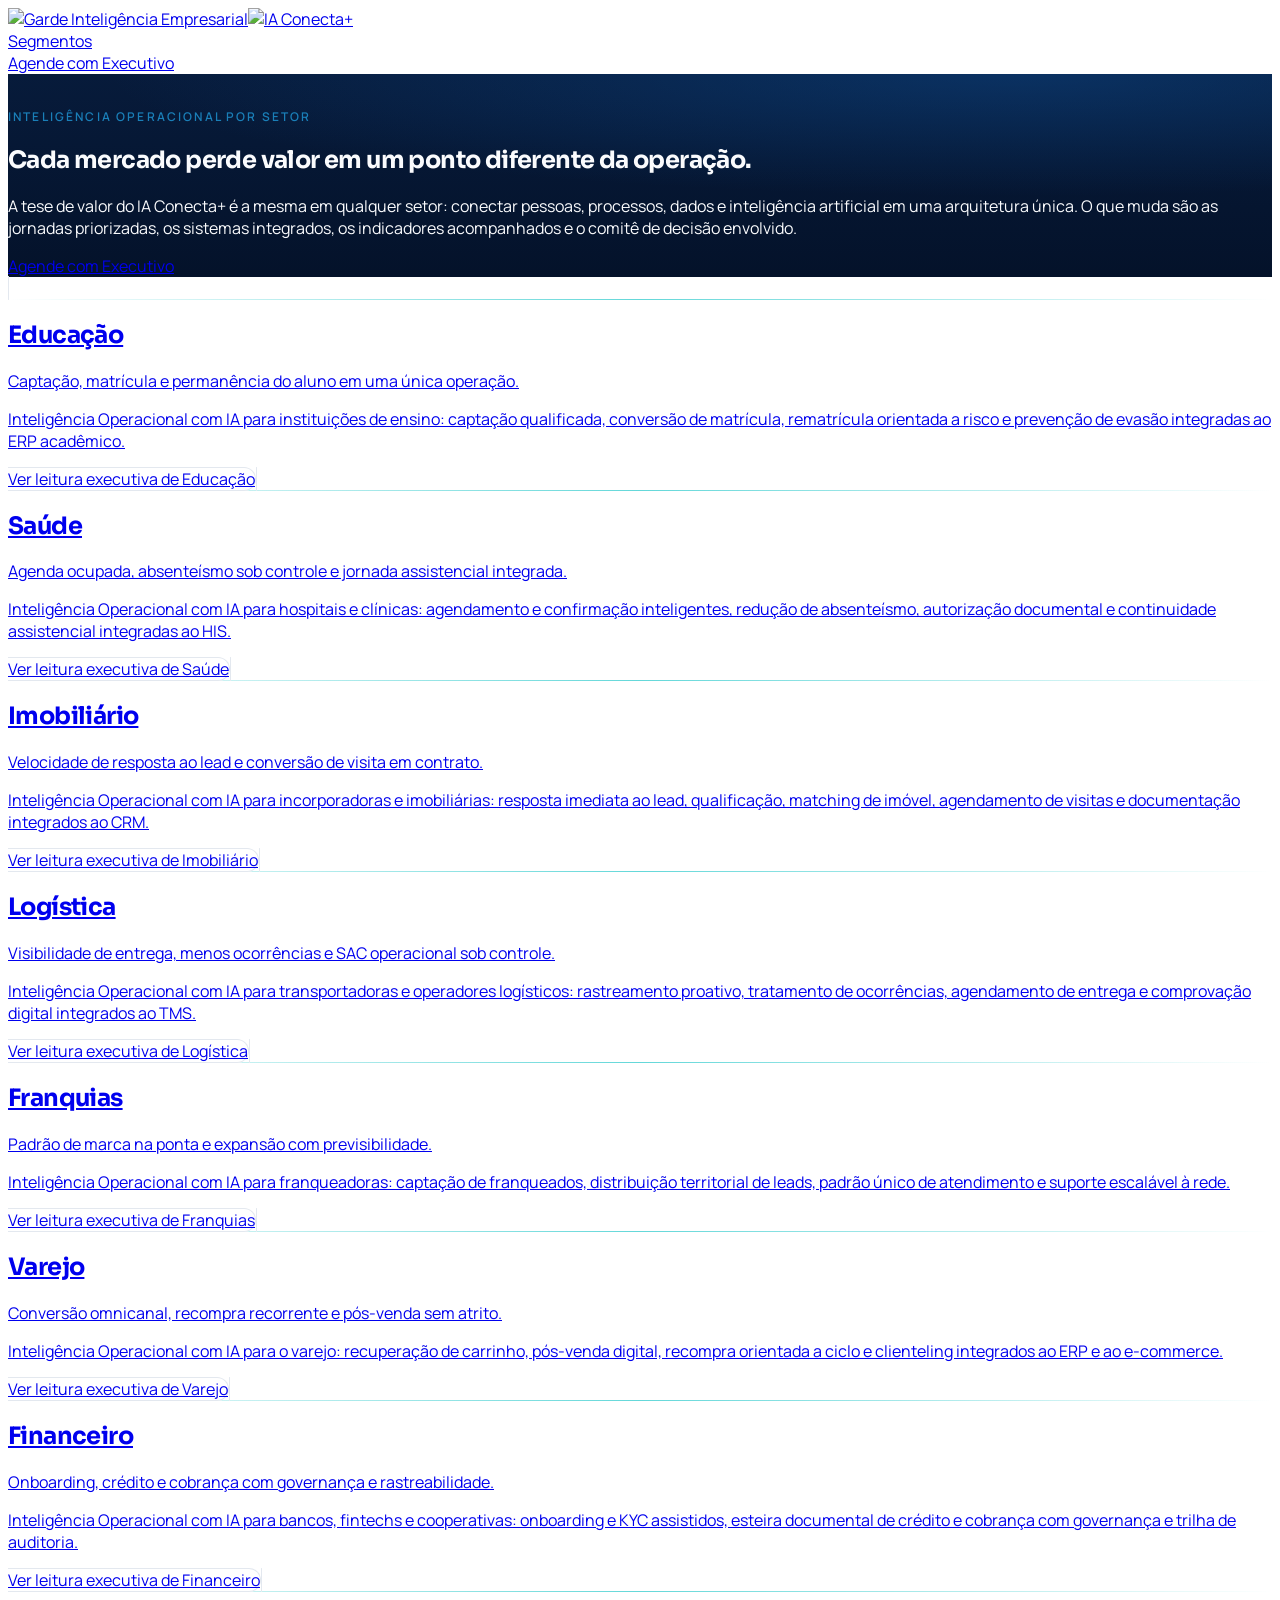
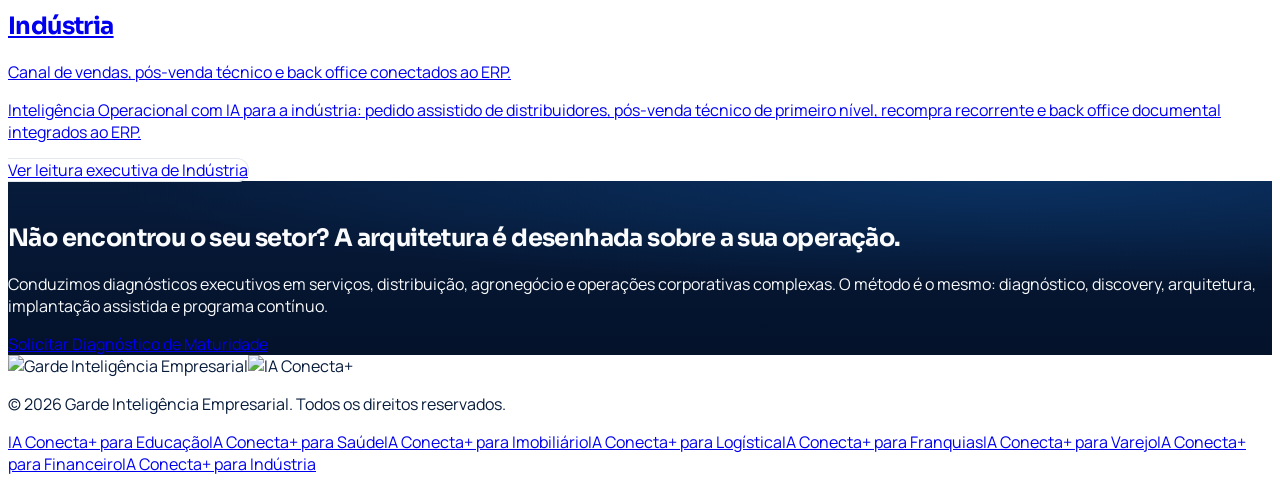
==== segmentos.html @ 8e6a7bd2 "Versão inicial do site IA Conecta+ Co-Authored-By: Claude Opus 5.5 <noreply@anthropic.com> Claude-Se" ====
<!DOCTYPE html>
<html lang="pt-BR">
<head>
<meta charset="utf-8">
<meta name="viewport" content="width=device-width, initial-scale=1">
<title>Segmentos Atendidos | Inteligência Operacional por Setor · Garde</title>
<meta name="description" content="Inteligência Operacional com IA aplicada a Educação, Saúde, Imobiliário, Logística, Franquias, Varejo, Financeiro e Indústria: dores, casos de uso, KPIs e jornada de implantação por setor.">
<meta property="og:title" content="Segmentos Atendidos | Inteligência Operacional por Setor · Garde">
<meta property="og:description" content="Inteligência Operacional com IA aplicada a Educação, Saúde, Imobiliário, Logística, Franquias, Varejo, Financeiro e Indústria: dores, casos de uso, KPIs e jornada de implantação por setor.">
<meta property="og:type" content="website">
<meta name="twitter:card" content="summary_large_image">
<link rel="icon" href="https://iaconecta.lovable.app/favicon.png" type="image/png">
<link rel="preconnect" href="https://fonts.googleapis.com">
<link rel="preconnect" href="https://fonts.gstatic.com" crossorigin>
<link rel="stylesheet" href="https://fonts.googleapis.com/css2?family=Sora:wght@300;400;500;600;700&family=Manrope:wght@300;400;500;600;700&display=swap">
<script src="https://cdn.tailwindcss.com"></script>
<script>
tailwind.config = {
  theme: {
    extend: {
      fontFamily: {
        display: ['Sora','ui-sans-serif','system-ui','sans-serif'],
        sans: ['Manrope','ui-sans-serif','system-ui','sans-serif'],
      },
      colors: {
        navy: '#071B3B',
        'navy-soft': '#0D2A55',
        blue: '#0E4D92',
        cyan: '#1A7FB8',
        turquoise: '#22C7C9',
        greenx: '#32D27C',
        background: '#FFFFFF',
        foreground: '#071B3B',
        card: '#FFFFFF',
        'card-foreground': '#071B3B',
        primary: { DEFAULT: '#0E4D92', foreground: '#FFFFFF' },
        secondary: { DEFAULT: '#F5F7FA', foreground: '#071B3B' },
        muted: { DEFAULT: '#F7F9FB', foreground: '#5B6B85' },
        accent: { DEFAULT: '#22C7C9', foreground: '#071B3B' },
        border: '#E3E8EF',
        input: '#E3E8EF',
        ring: '#1A7FB8',
      },
      borderRadius: { xl: '0.75rem', '2xl': '1rem' },
    }
  }
}
</script>
<style>
  html { scroll-behavior: smooth; }
  section[id] { scroll-margin-top: 5rem; }
  body { font-family: 'Manrope', ui-sans-serif, system-ui, sans-serif; background:#fff; color:#071B3B; -webkit-font-smoothing: antialiased; }
  h1,h2,h3,h4 { font-family: 'Sora', ui-sans-serif, system-ui, sans-serif; letter-spacing:-0.025em; }
  .font-display { font-family: 'Sora', ui-sans-serif, system-ui, sans-serif; }

  .eyebrow { font-size:.75rem; font-weight:600; letter-spacing:.18em; text-transform:uppercase; color:#1A7FB8; }

  .surface-dark {
    background:
      radial-gradient(120% 100% at 80% 0%, rgba(14,77,146,.45) 0%, transparent 60%),
      linear-gradient(180deg, #071B3B 0%, #04122A 100%);
    color:#FAFBFD;
  }

  .card-premium {
    background:#fff; border:1px solid #E3E8EF; border-radius:.75rem;
    transition: transform .35s cubic-bezier(.2,.7,.3,1), box-shadow .35s ease, border-color .35s ease;
  }
  .card-premium:hover { transform: translateY(-4px); border-color: rgba(26,127,184,.45); box-shadow: 0 24px 60px -32px rgba(7,27,59,.55); }

  .card-glass {
    background: rgba(255,255,255,.06); border:1px solid rgba(255,255,255,.12);
    border-radius:.75rem; backdrop-filter: blur(8px);
    transition: transform .35s cubic-bezier(.2,.7,.3,1), border-color .35s ease;
  }
  .card-glass:hover { transform: translateY(-4px); border-color: rgba(34,199,201,.5); }

  .rule-gradient { height:1px; background: linear-gradient(90deg, transparent, rgba(34,199,201,.7), transparent); }

  .reveal { animation: reveal-up .9s cubic-bezier(.2,.7,.3,1) both; }
  @keyframes reveal-up { from { opacity:0; transform: translateY(18px);} to { opacity:1; transform:none; } }
</style>
</head>

<script type="application/ld+json">{"@context":"https://schema.org","@type":"Organization","name":"Garde Inteligência Empresarial","description":"Consultoria e plataforma de Inteligência Operacional com IA. Conectamos pessoas, processos, dados e Inteligência Artificial.","url":"/"}</script>
</head>
<body>
<main><header class="fixed inset-x-0 top-0 z-50 border-b border-white/10 bg-navy/80 backdrop-blur-md"><div class="mx-auto flex max-w-6xl items-center justify-between px-6 py-4 lg:px-10"><a aria-label="Garde Inteligência Empresarial" href="/" class="flex items-center gap-3"><img src="https://iaconecta.lovable.app/__l5e/assets-v1/eff635c1-06f0-43ac-86b1-7fb84174352a/logo-garde-white.png" alt="Garde Inteligência Empresarial" class="h-9 w-auto" width="1000" height="400"><span class="hidden h-7 w-px bg-white/20 sm:block" aria-hidden="true"></span><img src="https://iaconecta.lovable.app/__l5e/assets-v1/88321641-d261-43c5-bc6b-3ba504f4e401/logo-ia-conecta.png" alt="IA Conecta+" class="hidden h-7 w-auto sm:block" width="300" height="120"></a><nav class="hidden items-center gap-8 text-sm text-white/70 lg:flex"><a class="transition-colors hover:text-white active" href="/segmentos" data-status="active" aria-current="page">Segmentos</a></nav><a href="#contato" class="inline-flex items-center justify-center rounded-md px-7 py-3.5 text-sm font-semibold tracking-wide transition-all duration-300 bg-primary text-primary-foreground hover:bg-cyan hover:shadow-[0_18px_40px_-18px_var(--color-cyan)]">Agende com Executivo</a></div></header><section class="relative overflow-hidden surface-dark px-6 pt-36 pb-24 md:pt-44 md:pb-28 lg:px-10"><div aria-hidden="true" class="pointer-events-none absolute inset-0"><img src="https://iaconecta.lovable.app/__l5e/assets-v1/8a620330-5a7d-40b4-acaa-4fa85fd42065/fundo_3.webp" alt="" class="h-full w-full object-cover" style="object-position:center;opacity:0.3" loading="lazy"><div class="absolute inset-0 bg-gradient-to-b from-navy via-navy/70 to-navy"></div></div><div class="relative mx-auto max-w-6xl"><div class="max-w-3xl"><p class="eyebrow mb-5">Inteligência Operacional por setor</p><h1 class="text-4xl leading-[1.08] font-semibold text-white md:text-5xl">Cada mercado perde valor em um ponto diferente da operação.</h1><p class="mt-8 text-lg leading-relaxed text-white/70">A tese de valor do IA Conecta+ é a mesma em qualquer setor: conectar pessoas, processos, dados e inteligência artificial em uma arquitetura única. O que muda são as jornadas priorizadas, os sistemas integrados, os indicadores acompanhados e o comitê de decisão envolvido.</p><div class="mt-10"><a href="#contato" class="inline-flex items-center justify-center rounded-md px-7 py-3.5 text-sm font-semibold tracking-wide transition-all duration-300 bg-primary text-primary-foreground hover:bg-cyan hover:shadow-[0_18px_40px_-18px_var(--color-cyan)]">Agende com Executivo</a></div></div></div></section><section class="px-6 py-24 md:py-32 lg:px-10 "><div class="mx-auto max-w-6xl"><div class="grid gap-6 md:grid-cols-2"><a href="/segmentos/educacao" class="card-premium flex flex-col p-8 transition-colors hover:border-cyan"><div class="rule-gradient mb-6 w-12"></div><h2 class="text-xl font-semibold">Educação</h2><p class="mt-3 text-sm leading-relaxed text-muted-foreground">Captação, matrícula e permanência do aluno em uma única operação.</p><p class="mt-6 flex-1 text-sm leading-relaxed text-muted-foreground">Inteligência Operacional com IA para instituições de ensino: captação qualificada, conversão de matrícula, rematrícula orientada a risco e prevenção de evasão integradas ao ERP acadêmico.</p><span class="mt-6 border-t border-border pt-5 text-xs tracking-wide text-cyan">Ver leitura executiva de <!-- -->Educação</span></a><a href="/segmentos/saude" class="card-premium flex flex-col p-8 transition-colors hover:border-cyan"><div class="rule-gradient mb-6 w-12"></div><h2 class="text-xl font-semibold">Saúde</h2><p class="mt-3 text-sm leading-relaxed text-muted-foreground">Agenda ocupada, absenteísmo sob controle e jornada assistencial integrada.</p><p class="mt-6 flex-1 text-sm leading-relaxed text-muted-foreground">Inteligência Operacional com IA para hospitais e clínicas: agendamento e confirmação inteligentes, redução de absenteísmo, autorização documental e continuidade assistencial integradas ao HIS.</p><span class="mt-6 border-t border-border pt-5 text-xs tracking-wide text-cyan">Ver leitura executiva de <!-- -->Saúde</span></a><a href="/segmentos/imobiliario" class="card-premium flex flex-col p-8 transition-colors hover:border-cyan"><div class="rule-gradient mb-6 w-12"></div><h2 class="text-xl font-semibold">Imobiliário</h2><p class="mt-3 text-sm leading-relaxed text-muted-foreground">Velocidade de resposta ao lead e conversão de visita em contrato.</p><p class="mt-6 flex-1 text-sm leading-relaxed text-muted-foreground">Inteligência Operacional com IA para incorporadoras e imobiliárias: resposta imediata ao lead, qualificação, matching de imóvel, agendamento de visitas e documentação integrados ao CRM.</p><span class="mt-6 border-t border-border pt-5 text-xs tracking-wide text-cyan">Ver leitura executiva de <!-- -->Imobiliário</span></a><a href="/segmentos/logistica" class="card-premium flex flex-col p-8 transition-colors hover:border-cyan"><div class="rule-gradient mb-6 w-12"></div><h2 class="text-xl font-semibold">Logística</h2><p class="mt-3 text-sm leading-relaxed text-muted-foreground">Visibilidade de entrega, menos ocorrências e SAC operacional sob controle.</p><p class="mt-6 flex-1 text-sm leading-relaxed text-muted-foreground">Inteligência Operacional com IA para transportadoras e operadores logísticos: rastreamento proativo, tratamento de ocorrências, agendamento de entrega e comprovação digital integrados ao TMS.</p><span class="mt-6 border-t border-border pt-5 text-xs tracking-wide text-cyan">Ver leitura executiva de <!-- -->Logística</span></a><a href="/segmentos/franquias" class="card-premium flex flex-col p-8 transition-colors hover:border-cyan"><div class="rule-gradient mb-6 w-12"></div><h2 class="text-xl font-semibold">Franquias</h2><p class="mt-3 text-sm leading-relaxed text-muted-foreground">Padrão de marca na ponta e expansão com previsibilidade.</p><p class="mt-6 flex-1 text-sm leading-relaxed text-muted-foreground">Inteligência Operacional com IA para franqueadoras: captação de franqueados, distribuição territorial de leads, padrão único de atendimento e suporte escalável à rede.</p><span class="mt-6 border-t border-border pt-5 text-xs tracking-wide text-cyan">Ver leitura executiva de <!-- -->Franquias</span></a><a href="/segmentos/varejo" class="card-premium flex flex-col p-8 transition-colors hover:border-cyan"><div class="rule-gradient mb-6 w-12"></div><h2 class="text-xl font-semibold">Varejo</h2><p class="mt-3 text-sm leading-relaxed text-muted-foreground">Conversão omnicanal, recompra recorrente e pós-venda sem atrito.</p><p class="mt-6 flex-1 text-sm leading-relaxed text-muted-foreground">Inteligência Operacional com IA para o varejo: recuperação de carrinho, pós-venda digital, recompra orientada a ciclo e clienteling integrados ao ERP e ao e-commerce.</p><span class="mt-6 border-t border-border pt-5 text-xs tracking-wide text-cyan">Ver leitura executiva de <!-- -->Varejo</span></a><a href="/segmentos/financeiro" class="card-premium flex flex-col p-8 transition-colors hover:border-cyan"><div class="rule-gradient mb-6 w-12"></div><h2 class="text-xl font-semibold">Financeiro</h2><p class="mt-3 text-sm leading-relaxed text-muted-foreground">Onboarding, crédito e cobrança com governança e rastreabilidade.</p><p class="mt-6 flex-1 text-sm leading-relaxed text-muted-foreground">Inteligência Operacional com IA para bancos, fintechs e cooperativas: onboarding e KYC assistidos, esteira documental de crédito e cobrança com governança e trilha de auditoria.</p><span class="mt-6 border-t border-border pt-5 text-xs tracking-wide text-cyan">Ver leitura executiva de <!-- -->Financeiro</span></a><a href="/segmentos/industria" class="card-premium flex flex-col p-8 transition-colors hover:border-cyan"><div class="rule-gradient mb-6 w-12"></div><h2 class="text-xl font-semibold">Indústria</h2><p class="mt-3 text-sm leading-relaxed text-muted-foreground">Canal de vendas, pós-venda técnico e back office conectados ao ERP.</p><p class="mt-6 flex-1 text-sm leading-relaxed text-muted-foreground">Inteligência Operacional com IA para a indústria: pedido assistido de distribuidores, pós-venda técnico de primeiro nível, recompra recorrente e back office documental integrados ao ERP.</p><span class="mt-6 border-t border-border pt-5 text-xs tracking-wide text-cyan">Ver leitura executiva de <!-- -->Indústria</span></a></div></div></section><section id="contato" class="relative overflow-hidden surface-dark px-6 py-24 md:py-28 lg:px-10"><div aria-hidden="true" class="pointer-events-none absolute inset-0"><img src="https://iaconecta.lovable.app/__l5e/assets-v1/53ea7a35-4e22-422f-a680-052a3551919a/fundo_4.webp" alt="" class="h-full w-full object-cover" style="object-position:right center;opacity:0.3" loading="lazy"><div class="absolute inset-0 bg-gradient-to-b from-navy via-navy/70 to-navy"></div></div><div class="relative mx-auto max-w-6xl"><h2 class="max-w-2xl text-3xl leading-tight font-semibold text-white md:text-4xl">Não encontrou o seu setor? A arquitetura é desenhada sobre a sua operação.</h2><p class="mt-6 max-w-2xl text-lg leading-relaxed text-white/70">Conduzimos diagnósticos executivos em serviços, distribuição, agronegócio e operações corporativas complexas. O método é o mesmo: diagnóstico, discovery, arquitetura, implantação assistida e programa contínuo.</p><div class="mt-10"><a href="/#contato" class="inline-flex items-center justify-center rounded-md px-7 py-3.5 text-sm font-semibold tracking-wide transition-all duration-300 bg-primary text-primary-foreground hover:bg-cyan hover:shadow-[0_18px_40px_-18px_var(--color-cyan)]">Solicitar Diagnóstico de Maturidade</a></div></div></section><footer class="border-t border-border px-6 py-12 lg:px-10"><div class="mx-auto max-w-6xl"><div class="flex flex-wrap items-center justify-between gap-6"><div><img src="https://iaconecta.lovable.app/__l5e/assets-v1/c00a3854-151b-4487-b468-6feb46c821d9/logo-garde.png" alt="Garde Inteligência Empresarial" class="h-10 w-auto" width="1000" height="400"><img src="https://iaconecta.lovable.app/__l5e/assets-v1/88321641-d261-43c5-bc6b-3ba504f4e401/logo-ia-conecta.png" alt="IA Conecta+" class="mt-4 h-8 w-auto" width="300" height="120"></div><p class="text-xs text-muted-foreground">© <!-- -->2026<!-- --> Garde Inteligência Empresarial. Todos os direitos reservados.</p></div><nav class="mt-8 flex flex-wrap gap-x-6 gap-y-2 border-t border-border pt-8 text-xs text-muted-foreground"><a href="/segmentos/educacao" class="transition-colors hover:text-cyan">IA Conecta+ para <!-- -->Educação</a><a href="/segmentos/saude" class="transition-colors hover:text-cyan">IA Conecta+ para <!-- -->Saúde</a><a href="/segmentos/imobiliario" class="transition-colors hover:text-cyan">IA Conecta+ para <!-- -->Imobiliário</a><a href="/segmentos/logistica" class="transition-colors hover:text-cyan">IA Conecta+ para <!-- -->Logística</a><a href="/segmentos/franquias" class="transition-colors hover:text-cyan">IA Conecta+ para <!-- -->Franquias</a><a href="/segmentos/varejo" class="transition-colors hover:text-cyan">IA Conecta+ para <!-- -->Varejo</a><a href="/segmentos/financeiro" class="transition-colors hover:text-cyan">IA Conecta+ para <!-- -->Financeiro</a><a href="/segmentos/industria" class="transition-colors hover:text-cyan">IA Conecta+ para <!-- -->Indústria</a></nav></div></footer></main>
</body>
</html>
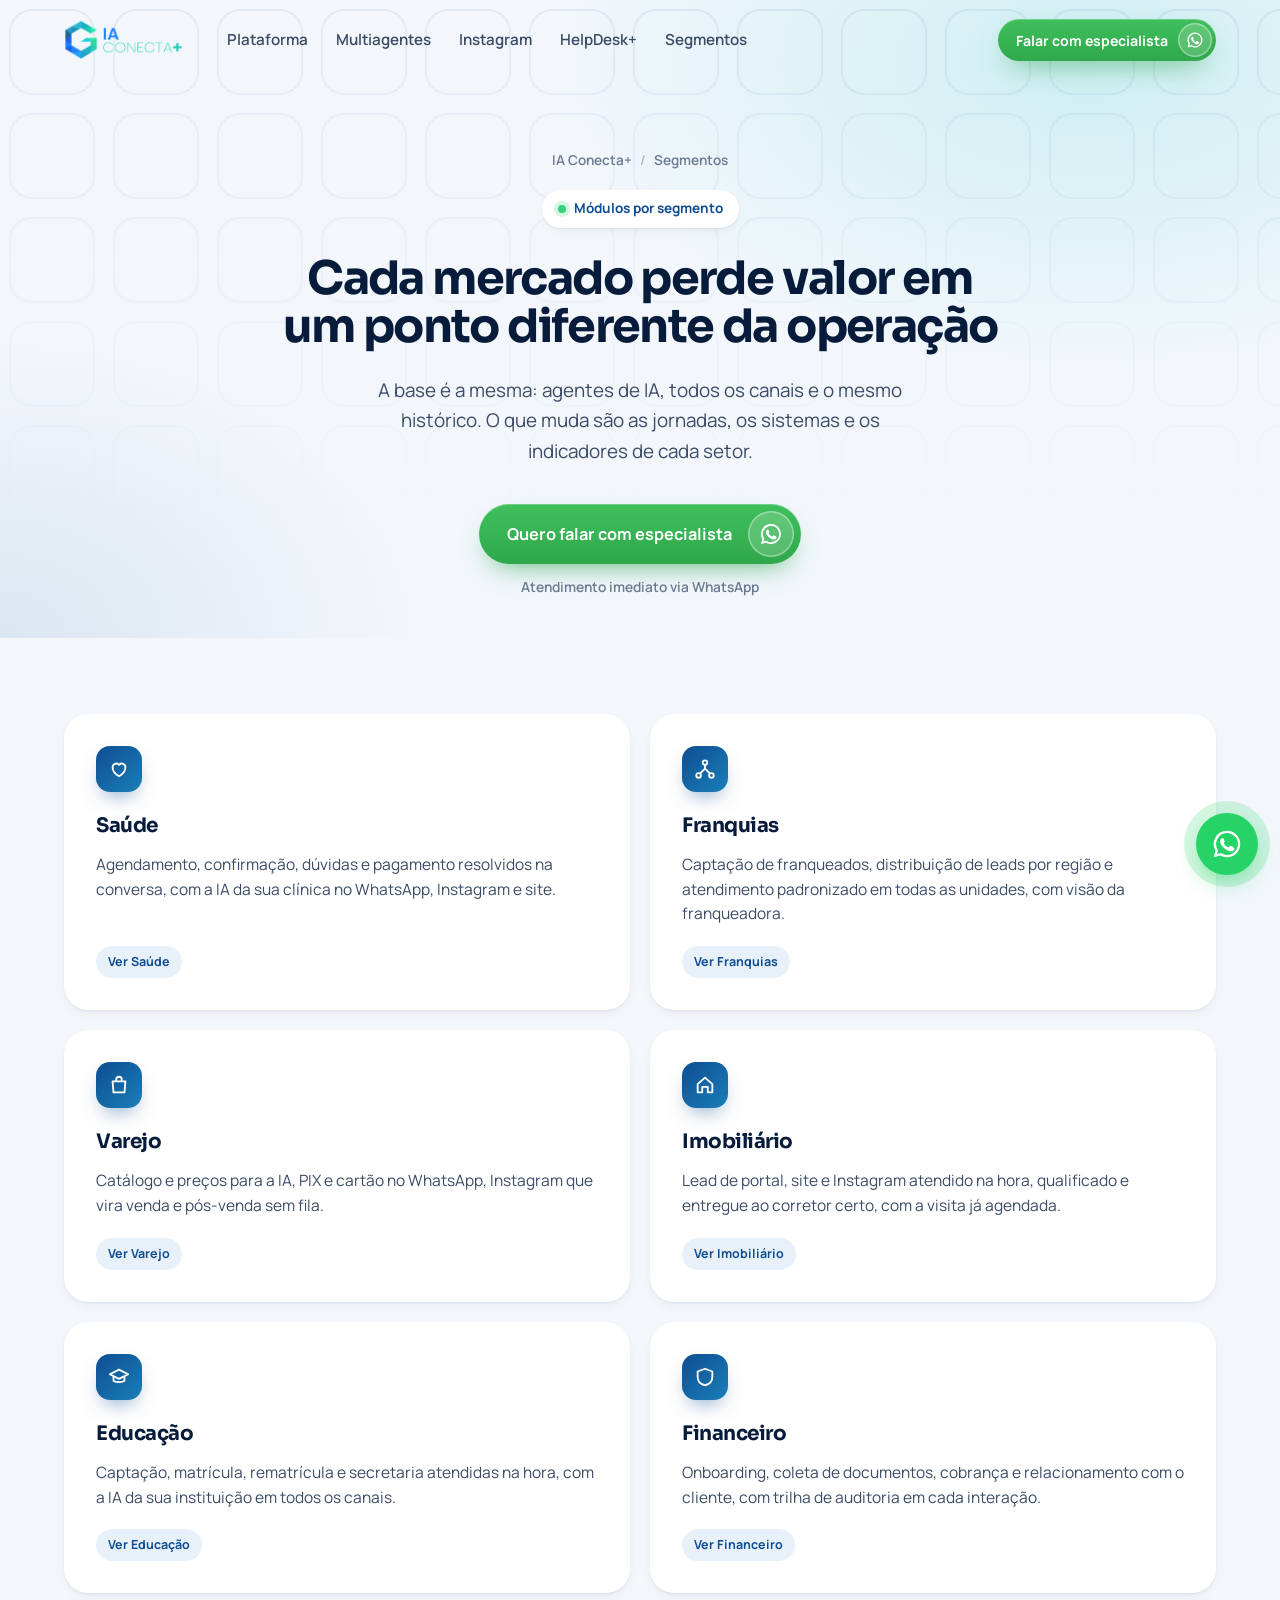
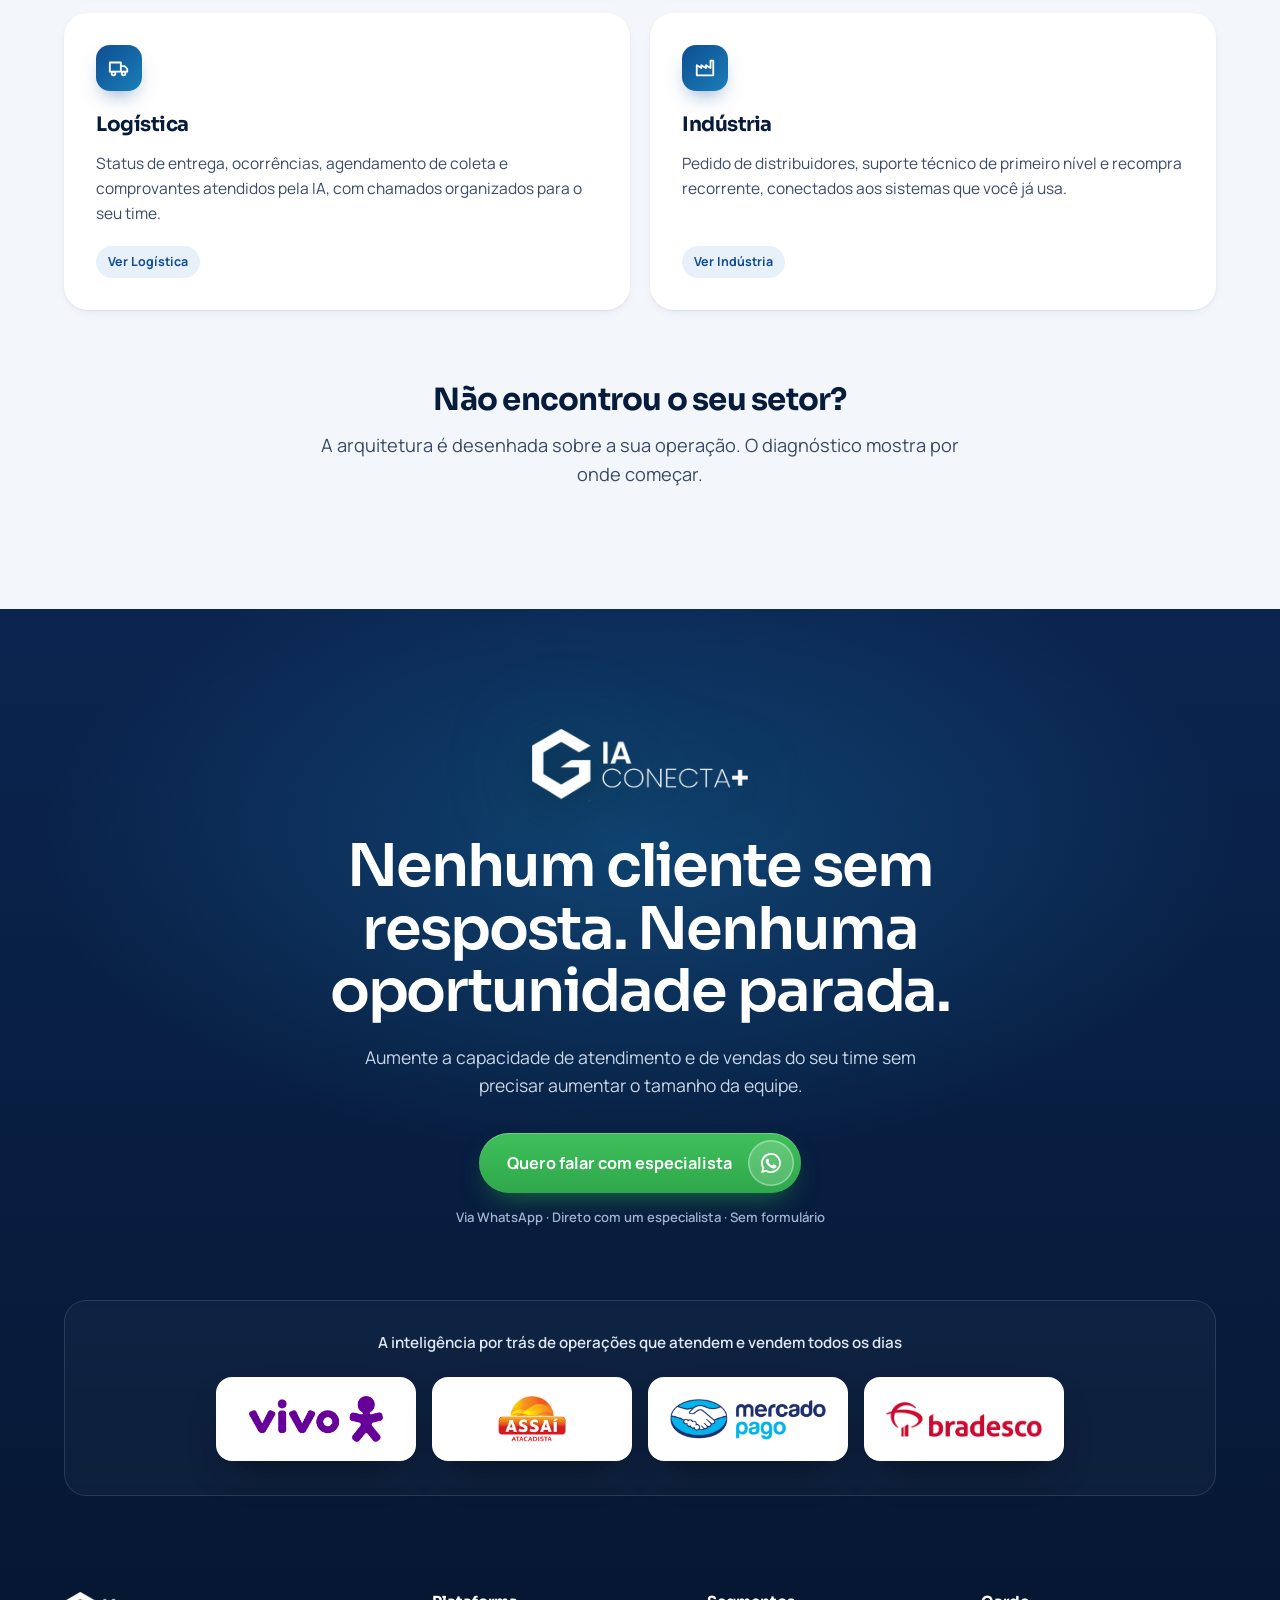
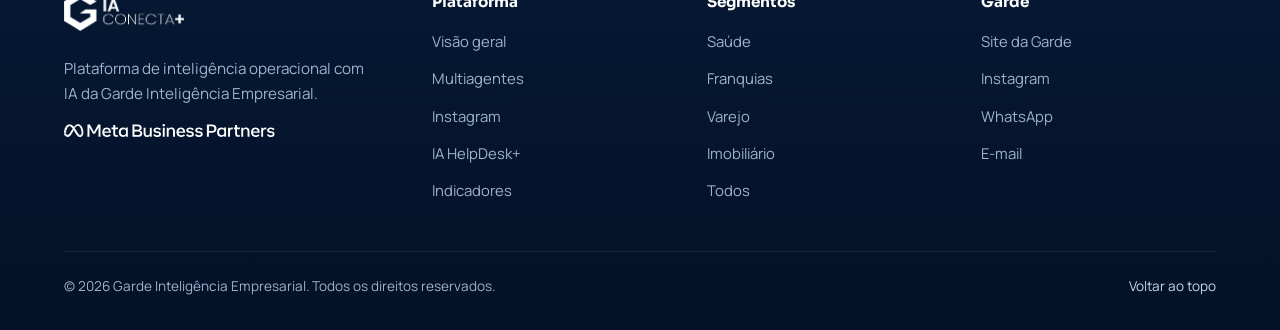
==== commit 28fb3acc: "Páginas de segmentos no novo visual e foto no hero 8 páginas de setor e a página de segmentos refeit" ====
--- a/segmentos.html
+++ b/segmentos.html
@@ -3,88 +3,137 @@
 <head>
 <meta charset="utf-8">
 <meta name="viewport" content="width=device-width, initial-scale=1">
-<title>Segmentos Atendidos | Inteligência Operacional por Setor · Garde</title>
-<meta name="description" content="Inteligência Operacional com IA aplicada a Educação, Saúde, Imobiliário, Logística, Franquias, Varejo, Financeiro e Indústria: dores, casos de uso, KPIs e jornada de implantação por setor.">
-<meta property="og:title" content="Segmentos Atendidos | Inteligência Operacional por Setor · Garde">
-<meta property="og:description" content="Inteligência Operacional com IA aplicada a Educação, Saúde, Imobiliário, Logística, Franquias, Varejo, Financeiro e Indústria: dores, casos de uso, KPIs e jornada de implantação por setor.">
+<title>Segmentos atendidos · IA Conecta+</title>
+<meta name="description" content="A IA Conecta+ aplicada a saúde, franquias, varejo, imobiliário, educação, financeiro, logística e indústria.">
+<meta property="og:title" content="Segmentos atendidos · IA Conecta+">
+<meta property="og:description" content="A IA Conecta+ aplicada a saúde, franquias, varejo, imobiliário, educação, financeiro, logística e indústria.">
 <meta property="og:type" content="website">
-<meta name="twitter:card" content="summary_large_image">
-<link rel="icon" href="https://iaconecta.lovable.app/favicon.png" type="image/png">
+<meta name="theme-color" content="#F3F7FC">
+<link rel="icon" href="/assets/marca/favicon.png" type="image/png">
 <link rel="preconnect" href="https://fonts.googleapis.com">
 <link rel="preconnect" href="https://fonts.gstatic.com" crossorigin>
-<link rel="stylesheet" href="https://fonts.googleapis.com/css2?family=Sora:wght@300;400;500;600;700&family=Manrope:wght@300;400;500;600;700&display=swap">
-<script src="https://cdn.tailwindcss.com"></script>
-<script>
-tailwind.config = {
-  theme: {
-    extend: {
-      fontFamily: {
-        display: ['Sora','ui-sans-serif','system-ui','sans-serif'],
-        sans: ['Manrope','ui-sans-serif','system-ui','sans-serif'],
-      },
-      colors: {
-        navy: '#071B3B',
-        'navy-soft': '#0D2A55',
-        blue: '#0E4D92',
-        cyan: '#1A7FB8',
-        turquoise: '#22C7C9',
-        greenx: '#32D27C',
-        background: '#FFFFFF',
-        foreground: '#071B3B',
-        card: '#FFFFFF',
-        'card-foreground': '#071B3B',
-        primary: { DEFAULT: '#0E4D92', foreground: '#FFFFFF' },
-        secondary: { DEFAULT: '#F5F7FA', foreground: '#071B3B' },
-        muted: { DEFAULT: '#F7F9FB', foreground: '#5B6B85' },
-        accent: { DEFAULT: '#22C7C9', foreground: '#071B3B' },
-        border: '#E3E8EF',
-        input: '#E3E8EF',
-        ring: '#1A7FB8',
-      },
-      borderRadius: { xl: '0.75rem', '2xl': '1rem' },
-    }
-  }
-}
-</script>
-<style>
-  html { scroll-behavior: smooth; }
-  section[id] { scroll-margin-top: 5rem; }
-  body { font-family: 'Manrope', ui-sans-serif, system-ui, sans-serif; background:#fff; color:#071B3B; -webkit-font-smoothing: antialiased; }
-  h1,h2,h3,h4 { font-family: 'Sora', ui-sans-serif, system-ui, sans-serif; letter-spacing:-0.025em; }
-  .font-display { font-family: 'Sora', ui-sans-serif, system-ui, sans-serif; }
+<link rel="stylesheet" href="https://fonts.googleapis.com/css2?family=Sora:wght@400;500;600;700&family=Manrope:wght@400;500;600;700;800&display=swap">
+<link rel="stylesheet" href="/assets/css/site.css">
+</head>
+<body class="no-js" id="topo">
+<div class="progress" aria-hidden="true"></div>
+<svg width="0" height="0" style="position:absolute" aria-hidden="true">
+  <symbol id="i-wa" viewBox="0 0 24 24"><path fill="currentColor" d="M12 2a10 10 0 0 0-8.6 15.1L2 22l5-1.3A10 10 0 1 0 12 2Zm0 18.2a8.2 8.2 0 0 1-4.2-1.2l-.3-.2-3 .8.8-2.9-.2-.3A8.2 8.2 0 1 1 12 20.2Zm4.5-6.1c-.2-.1-1.5-.7-1.7-.8-.2-.1-.4-.1-.6.1l-.8 1c-.1.2-.3.2-.5.1a6.7 6.7 0 0 1-3.3-2.9c-.2-.4.2-.4.7-1.3.1-.2 0-.3 0-.4l-.8-1.8c-.2-.5-.4-.4-.6-.4h-.5a1 1 0 0 0-.7.3 3 3 0 0 0-.9 2.2 5.2 5.2 0 0 0 1.1 2.7 11.8 11.8 0 0 0 4.5 4c1.7.7 2.3.8 3.2.6.5-.1 1.5-.6 1.7-1.2.2-.6.2-1.1.2-1.2-.1-.1-.2-.2-.5-.3Z"/></symbol>
+  <symbol id="i-ig" viewBox="0 0 24 24"><g fill="none" stroke="currentColor" stroke-width="2"><rect x="3" y="3" width="18" height="18" rx="5"/><circle cx="12" cy="12" r="4"/><circle cx="17.5" cy="6.5" r="1" fill="currentColor"/></g></symbol>
+  <symbol id="i-web" viewBox="0 0 24 24"><g fill="none" stroke="currentColor" stroke-width="2"><rect x="3" y="4" width="18" height="16" rx="3"/><path d="M3 9h18"/></g></symbol>
+  <symbol id="i-mail" viewBox="0 0 24 24"><g fill="none" stroke="currentColor" stroke-width="2"><rect x="3" y="5" width="18" height="14" rx="3"/><path d="m4 7 8 6 8-6"/></g></symbol>
+  <symbol id="i-check" viewBox="0 0 24 24"><path fill="none" stroke="currentColor" stroke-width="3" stroke-linecap="round" stroke-linejoin="round" d="M5 12.5l4.5 4.5L19 7.5"/></symbol>
+  <symbol id="i-arrow" viewBox="0 0 24 24"><path fill="none" stroke="currentColor" stroke-width="2.2" stroke-linecap="round" stroke-linejoin="round" d="M5 12h14m-5-5 5 5-5 5"/></symbol>
+  <symbol id="i-spark" viewBox="0 0 24 24"><path fill="currentColor" d="M12 2l1.8 5.4L19 9l-5.2 1.6L12 16l-1.8-5.4L5 9l5.2-1.6zM19 15l.9 2.6L22 18.5l-2.1.9L19 22l-.9-2.6L16 18.5l2.1-.9z"/></symbol>
+  <symbol id="i-route" viewBox="0 0 24 24"><g fill="none" stroke="currentColor" stroke-width="2" stroke-linecap="round"><circle cx="6" cy="6" r="2.5"/><circle cx="18" cy="6" r="2.5"/><circle cx="12" cy="18" r="2.5"/><path d="M8 7.5 11 16M16 7.5 13 16M8.5 6h7"/></g></symbol>
+  <symbol id="i-sell" viewBox="0 0 24 24"><g fill="none" stroke="currentColor" stroke-width="2" stroke-linecap="round" stroke-linejoin="round"><path d="M3 17l6-6 4 4 8-8"/><path d="M15 7h6v6"/></g></symbol>
+  <symbol id="i-coin" viewBox="0 0 24 24"><g fill="none" stroke="currentColor" stroke-width="2"><rect x="3" y="6" width="18" height="12" rx="3"/><circle cx="12" cy="12" r="2.5"/></g></symbol>
+  <symbol id="i-tool" viewBox="0 0 24 24"><path fill="none" stroke="currentColor" stroke-width="2" stroke-linecap="round" stroke-linejoin="round" d="M14.7 6.3a4 4 0 0 0 5 5L21 13l-8 8-5-5 8-8zM3 21l5-5"/></symbol>
+  <symbol id="i-user" viewBox="0 0 24 24"><g fill="none" stroke="currentColor" stroke-width="2"><circle cx="12" cy="8" r="4"/><path d="M4 21a8 8 0 0 1 16 0"/></g></symbol>
+  <symbol id="i-phone" viewBox="0 0 24 24"><path fill="none" stroke="currentColor" stroke-width="2" stroke-linejoin="round" d="M5 3h4l2 5-2.5 1.5a11 11 0 0 0 6 6L16 13l5 2v4a2 2 0 0 1-2 2A17 17 0 0 1 3 5a2 2 0 0 1 2-2z"/></symbol>
+  <symbol id="i-heart" viewBox="0 0 24 24"><path fill="none" stroke="currentColor" stroke-width="2" stroke-linejoin="round" d="M12 20s-7-4.4-7-10a4 4 0 0 1 7-2.6A4 4 0 0 1 19 10c0 5.6-7 10-7 10z"/></symbol>
+  <symbol id="i-net" viewBox="0 0 24 24"><g fill="none" stroke="currentColor" stroke-width="2"><circle cx="12" cy="5" r="2.5"/><circle cx="5" cy="19" r="2.5"/><circle cx="19" cy="19" r="2.5"/><path d="M12 7.5v4M12 11.5l-5.5 5.5M12 11.5l5.5 5.5"/></g></symbol>
+  <symbol id="i-bag" viewBox="0 0 24 24"><g fill="none" stroke="currentColor" stroke-width="2" stroke-linejoin="round"><path d="M5 8h14l-1 12H6z"/><path d="M9 8V6a3 3 0 0 1 6 0v2"/></g></symbol>
+  <symbol id="i-home" viewBox="0 0 24 24"><path fill="none" stroke="currentColor" stroke-width="2" stroke-linejoin="round" d="M4 11l8-7 8 7v9h-5v-6H9v6H4z"/></symbol>
+  <symbol id="i-cap" viewBox="0 0 24 24"><g fill="none" stroke="currentColor" stroke-width="2" stroke-linejoin="round"><path d="M2 9l10-5 10 5-10 5z"/><path d="M6 11v5c3 2 9 2 12 0v-5"/></g></symbol>
+  <symbol id="i-shield" viewBox="0 0 24 24"><path fill="none" stroke="currentColor" stroke-width="2" stroke-linejoin="round" d="M12 3l8 3v6c0 5-3.5 8-8 9-4.5-1-8-4-8-9V6z"/></symbol>
+  <symbol id="i-truck" viewBox="0 0 24 24"><g fill="none" stroke="currentColor" stroke-width="2" stroke-linejoin="round"><path d="M2 6h12v10H2zM14 10h4l3 3v3h-7z"/><circle cx="6" cy="18" r="2"/><circle cx="17" cy="18" r="2"/></g></symbol>
+  <symbol id="i-factory" viewBox="0 0 24 24"><path fill="none" stroke="currentColor" stroke-width="2" stroke-linejoin="round" d="M3 20V9l5 3V9l5 3V9l5 3V4h3v16z"/></symbol>
+  <symbol id="i-cal" viewBox="0 0 24 24"><g fill="none" stroke="currentColor" stroke-width="2"><rect x="3" y="5" width="18" height="16" rx="3"/><path d="M3 10h18M8 3v4M16 3v4"/></g></symbol>
+  <symbol id="i-doc" viewBox="0 0 24 24"><g fill="none" stroke="currentColor" stroke-width="2" stroke-linejoin="round"><path d="M6 3h8l4 4v14H6z"/><path d="M14 3v4h4M9 12h6M9 16h6"/></g></symbol>
+  <symbol id="i-loop" viewBox="0 0 24 24"><g fill="none" stroke="currentColor" stroke-width="2" stroke-linecap="round" stroke-linejoin="round"><path d="M4 12a8 8 0 0 1 14-5.3L20 9"/><path d="M20 4v5h-5"/><path d="M20 12a8 8 0 0 1-14 5.3L4 15"/><path d="M4 20v-5h5"/></g></symbol>
+  <symbol id="i-star" viewBox="0 0 24 24"><path fill="none" stroke="currentColor" stroke-width="2" stroke-linejoin="round" d="M12 3l2.7 5.6 6.1.9-4.4 4.3 1 6.1L12 17l-5.4 2.9 1-6.1-4.4-4.3 6.1-.9z"/></symbol>
+  <symbol id="i-chart" viewBox="0 0 24 24"><path fill="none" stroke="currentColor" stroke-width="2" stroke-linecap="round" d="M4 20V10M10 20V4M16 20v-7M22 20H2"/></symbol>
+  <symbol id="i-bolt" viewBox="0 0 24 24"><path fill="none" stroke="currentColor" stroke-width="2" stroke-linejoin="round" d="M13 2L4 14h7l-1 8 9-12h-7z"/></symbol>
+</svg>
+<header>
+  <div class="wrap nav">
+    <a class="logo" href="/" aria-label="IA Conecta+, página inicial"><img src="/assets/marca/logo-ia-conecta.png" alt="IA Conecta+" width="249" height="84"></a>
+    <nav id="menu" aria-label="Principal">
+      <a href="/#plataforma">Plataforma</a>
+      <a href="/#multiagentes">Multiagentes</a>
+      <a href="/#instagram">Instagram</a>
+      <a href="/#helpdesk">HelpDesk+</a>
+      <a href="/segmentos">Segmentos</a>
+    </nav>
+    <div class="right">
+      <a class="btn-wa sm" href="https://wa.me/5511915192560?text=Ol%C3%A1!%20Quero%20falar%20com%20um%20especialista%20sobre%20a%20IA%20Conecta%2B." target="_blank" rel="noopener">Falar com especialista<span class="ic"><svg><use href="#i-wa"/></svg></span></a>
+      <button class="menu-btn" aria-label="Abrir menu" aria-controls="menu" aria-expanded="false"><svg width="24" height="24" viewBox="0 0 24 24" fill="none" stroke="currentColor" stroke-width="2"><path d="M4 7h16M4 12h16M4 17h16"/></svg></button>
+    </div>
+  </div>
+</header>
+<main>
+<section class="hero seg-hero" style="padding-bottom:40px">
+  <div class="wrap" style="max-width:860px;text-align:center">
+    <nav class="crumb seq" style="--t:.02s;justify-content:center" aria-label="Você está em"><a href="/">IA Conecta+</a><span>/</span>Segmentos</nav>
+    <span class="pill seq" style="--t:.05s">Módulos por segmento</span>
+    <h1 class="seq" style="--t:.15s">Cada mercado perde valor em um ponto diferente da operação</h1>
+    <p class="lead seq" style="--t:.3s;margin:0 auto">A base é a mesma: agentes de IA, todos os canais e o mesmo histórico. O que muda são as jornadas, os sistemas e os indicadores de cada setor.</p>
+    <div class="hero-cta seq" style="--t:.45s;align-items:center">
+      <a class="btn-wa" href="https://wa.me/5511915192560?text=Ol%C3%A1!%20Quero%20falar%20com%20um%20especialista%20sobre%20a%20IA%20Conecta%2B." target="_blank" rel="noopener">Quero falar com especialista<span class="ic"><svg><use href="#i-wa"/></svg></span></a>
+      <small>Atendimento imediato via WhatsApp</small>
+    </div>
+  </div>
+</section>
+<section class="sec" style="padding-top:20px">
+  <div class="wrap">
+    <div class="uses">
+      <a class="use" href="/segmentos/saude" data-r style="--d:0.0s;text-decoration:none"><span class="ico"><svg><use href="#i-heart"/></svg></span><h3>Saúde</h3><p>Agendamento, confirmação, dúvidas e pagamento resolvidos na conversa, com a IA da sua clínica no WhatsApp, Instagram e site.</p><div class="tags"><span>Ver Saúde</span></div></a>
+      <a class="use" href="/segmentos/franquias" data-r style="--d:0.1s;text-decoration:none"><span class="ico"><svg><use href="#i-net"/></svg></span><h3>Franquias</h3><p>Captação de franqueados, distribuição de leads por região e atendimento padronizado em todas as unidades, com visão da franqueadora.</p><div class="tags"><span>Ver Franquias</span></div></a>
+      <a class="use" href="/segmentos/varejo" data-r style="--d:0.0s;text-decoration:none"><span class="ico"><svg><use href="#i-bag"/></svg></span><h3>Varejo</h3><p>Catálogo e preços para a IA, PIX e cartão no WhatsApp, Instagram que vira venda e pós-venda sem fila.</p><div class="tags"><span>Ver Varejo</span></div></a>
+      <a class="use" href="/segmentos/imobiliario" data-r style="--d:0.1s;text-decoration:none"><span class="ico"><svg><use href="#i-home"/></svg></span><h3>Imobiliário</h3><p>Lead de portal, site e Instagram atendido na hora, qualificado e entregue ao corretor certo, com a visita já agendada.</p><div class="tags"><span>Ver Imobiliário</span></div></a>
+      <a class="use" href="/segmentos/educacao" data-r style="--d:0.0s;text-decoration:none"><span class="ico"><svg><use href="#i-cap"/></svg></span><h3>Educação</h3><p>Captação, matrícula, rematrícula e secretaria atendidas na hora, com a IA da sua instituição em todos os canais.</p><div class="tags"><span>Ver Educação</span></div></a>
+      <a class="use" href="/segmentos/financeiro" data-r style="--d:0.1s;text-decoration:none"><span class="ico"><svg><use href="#i-shield"/></svg></span><h3>Financeiro</h3><p>Onboarding, coleta de documentos, cobrança e relacionamento com o cliente, com trilha de auditoria em cada interação.</p><div class="tags"><span>Ver Financeiro</span></div></a>
+      <a class="use" href="/segmentos/logistica" data-r style="--d:0.0s;text-decoration:none"><span class="ico"><svg><use href="#i-truck"/></svg></span><h3>Logística</h3><p>Status de entrega, ocorrências, agendamento de coleta e comprovantes atendidos pela IA, com chamados organizados para o seu time.</p><div class="tags"><span>Ver Logística</span></div></a>
+      <a class="use" href="/segmentos/industria" data-r style="--d:0.1s;text-decoration:none"><span class="ico"><svg><use href="#i-factory"/></svg></span><h3>Indústria</h3><p>Pedido de distribuidores, suporte técnico de primeiro nível e recompra recorrente, conectados aos sistemas que você já usa.</p><div class="tags"><span>Ver Indústria</span></div></a>
+    </div>
+    <div class="center" data-r style="margin-top:72px;max-width:700px;margin-left:auto;margin-right:auto">
+      <h2 class="h3">Não encontrou o seu setor?</h2>
+      <p class="lead" style="margin-top:14px">A arquitetura é desenhada sobre a sua operação. O diagnóstico mostra por onde começar.</p>
+    </div>
+  </div>
+</section>
+</main>
 
-  .eyebrow { font-size:.75rem; font-weight:600; letter-spacing:.18em; text-transform:uppercase; color:#1A7FB8; }
+<footer id="diagnostico">
+  <div class="ft-cta">
+    <div class="wrap">
+      <img class="ft-logo" src="/assets/marca/logo-ia-conecta-branco.png" alt="IA Conecta+" width="243" height="81">
+      <h2 data-r>Nenhum cliente sem resposta. Nenhuma oportunidade parada.</h2>
+      <p data-r style="--d:.1s">Aumente a capacidade de atendimento e de vendas do seu time sem precisar aumentar o tamanho da equipe.</p>
+      <div data-r style="--d:.2s"><a class="btn-wa" href="https://wa.me/5511915192560?text=Ol%C3%A1!%20Quero%20falar%20com%20um%20especialista%20sobre%20a%20IA%20Conecta%2B." target="_blank" rel="noopener">Quero falar com especialista<span class="ic"><svg><use href="#i-wa"/></svg></span></a></div>
+      <small data-r style="--d:.25s">Via WhatsApp · Direto com um especialista · Sem formulário</small>
+      <div class="ft-logos" data-r="zoom">
+        <p>A inteligência por trás de operações que atendem e vendem todos os dias</p>
+        <ul class="known">
+          <li><img src="/assets/clientes/vivo.png" alt="Vivo"></li>
+          <li><img src="/assets/clientes/assai.png" alt="Assaí Atacadista"></li>
+          <li><img src="/assets/clientes/mercado-pago.png" alt="Mercado Pago"></li>
+          <li><img src="/assets/clientes/bradesco.png" alt="Bradesco"></li>
+        </ul>
+      </div>
+    </div>
+  </div>
+  <div class="wrap">
+    <div class="ft-top">
+      <div class="ft-brand">
+        <a class="logo-w" href="/" aria-label="IA Conecta+"><img src="/assets/marca/logo-ia-conecta-branco.png" alt="IA Conecta+" width="243" height="81"></a>
+        <p>Plataforma de inteligência operacional com IA da Garde Inteligência Empresarial.</p>
+        <p class="meta"><img src="/assets/marca/meta-business-partners-white.png" alt="Meta Business Partners" width="211" height="13"></p>
+      </div>
+      <div><h6>Plataforma</h6><ul><li><a href="/#plataforma">Visão geral</a></li><li><a href="/#multiagentes">Multiagentes</a></li><li><a href="/#instagram">Instagram</a></li><li><a href="/#helpdesk">IA HelpDesk+</a></li><li><a href="/#gestao">Indicadores</a></li></ul></div>
+      <div><h6>Segmentos</h6><ul><li><a href="/segmentos/saude">Saúde</a></li><li><a href="/segmentos/franquias">Franquias</a></li><li><a href="/segmentos/varejo">Varejo</a></li><li><a href="/segmentos/imobiliario">Imobiliário</a></li><li><a href="/segmentos">Todos</a></li></ul></div>
+      <div><h6>Garde</h6><ul><li><a href="https://www.gardesolucoes.com.br/">Site da Garde</a></li><li><a href="https://www.instagram.com/garde.solucoes/">Instagram</a></li><li><a href="https://wa.me/5511915192560?text=Ol%C3%A1!%20Quero%20falar%20com%20um%20especialista%20sobre%20a%20IA%20Conecta%2B." target="_blank" rel="noopener">WhatsApp</a></li><li><a href="mailto:lohany.souza@gardetech.com.br">E-mail</a></li></ul></div>
+    </div>
+    <div class="ft-bot"><span>© 2026 Garde Inteligência Empresarial. Todos os direitos reservados.</span><a href="#topo">Voltar ao topo</a></div>
+  </div>
+</footer>
 
-  .surface-dark {
-    background:
-      radial-gradient(120% 100% at 80% 0%, rgba(14,77,146,.45) 0%, transparent 60%),
-      linear-gradient(180deg, #071B3B 0%, #04122A 100%);
-    color:#FAFBFD;
-  }
+<div class="wa-float" id="wafloat">
+  <div class="tip">Fale com um especialista agora mesmo<button type="button" aria-label="Fechar aviso">×</button></div>
+  <a href="https://wa.me/5511915192560?text=Ol%C3%A1!%20Quero%20falar%20com%20um%20especialista%20sobre%20a%20IA%20Conecta%2B." target="_blank" rel="noopener" aria-label="Falar com especialista no WhatsApp"><svg><use href="#i-wa"/></svg></a>
+</div>
 
-  .card-premium {
-    background:#fff; border:1px solid #E3E8EF; border-radius:.75rem;
-    transition: transform .35s cubic-bezier(.2,.7,.3,1), box-shadow .35s ease, border-color .35s ease;
-  }
-  .card-premium:hover { transform: translateY(-4px); border-color: rgba(26,127,184,.45); box-shadow: 0 24px 60px -32px rgba(7,27,59,.55); }
-
-  .card-glass {
-    background: rgba(255,255,255,.06); border:1px solid rgba(255,255,255,.12);
-    border-radius:.75rem; backdrop-filter: blur(8px);
-    transition: transform .35s cubic-bezier(.2,.7,.3,1), border-color .35s ease;
-  }
-  .card-glass:hover { transform: translateY(-4px); border-color: rgba(34,199,201,.5); }
-
-  .rule-gradient { height:1px; background: linear-gradient(90deg, transparent, rgba(34,199,201,.7), transparent); }
-
-  .reveal { animation: reveal-up .9s cubic-bezier(.2,.7,.3,1) both; }
-  @keyframes reveal-up { from { opacity:0; transform: translateY(18px);} to { opacity:1; transform:none; } }
-</style>
-</head>
-
-<script type="application/ld+json">{"@context":"https://schema.org","@type":"Organization","name":"Garde Inteligência Empresarial","description":"Consultoria e plataforma de Inteligência Operacional com IA. Conectamos pessoas, processos, dados e Inteligência Artificial.","url":"/"}</script>
-</head>
-<body>
-<main><header class="fixed inset-x-0 top-0 z-50 border-b border-white/10 bg-navy/80 backdrop-blur-md"><div class="mx-auto flex max-w-6xl items-center justify-between px-6 py-4 lg:px-10"><a aria-label="Garde Inteligência Empresarial" href="/" class="flex items-center gap-3"><img src="https://iaconecta.lovable.app/__l5e/assets-v1/eff635c1-06f0-43ac-86b1-7fb84174352a/logo-garde-white.png" alt="Garde Inteligência Empresarial" class="h-9 w-auto" width="1000" height="400"><span class="hidden h-7 w-px bg-white/20 sm:block" aria-hidden="true"></span><img src="https://iaconecta.lovable.app/__l5e/assets-v1/88321641-d261-43c5-bc6b-3ba504f4e401/logo-ia-conecta.png" alt="IA Conecta+" class="hidden h-7 w-auto sm:block" width="300" height="120"></a><nav class="hidden items-center gap-8 text-sm text-white/70 lg:flex"><a class="transition-colors hover:text-white active" href="/segmentos" data-status="active" aria-current="page">Segmentos</a></nav><a href="#contato" class="inline-flex items-center justify-center rounded-md px-7 py-3.5 text-sm font-semibold tracking-wide transition-all duration-300 bg-primary text-primary-foreground hover:bg-cyan hover:shadow-[0_18px_40px_-18px_var(--color-cyan)]">Agende com Executivo</a></div></header><section class="relative overflow-hidden surface-dark px-6 pt-36 pb-24 md:pt-44 md:pb-28 lg:px-10"><div aria-hidden="true" class="pointer-events-none absolute inset-0"><img src="https://iaconecta.lovable.app/__l5e/assets-v1/8a620330-5a7d-40b4-acaa-4fa85fd42065/fundo_3.webp" alt="" class="h-full w-full object-cover" style="object-position:center;opacity:0.3" loading="lazy"><div class="absolute inset-0 bg-gradient-to-b from-navy via-navy/70 to-navy"></div></div><div class="relative mx-auto max-w-6xl"><div class="max-w-3xl"><p class="eyebrow mb-5">Inteligência Operacional por setor</p><h1 class="text-4xl leading-[1.08] font-semibold text-white md:text-5xl">Cada mercado perde valor em um ponto diferente da operação.</h1><p class="mt-8 text-lg leading-relaxed text-white/70">A tese de valor do IA Conecta+ é a mesma em qualquer setor: conectar pessoas, processos, dados e inteligência artificial em uma arquitetura única. O que muda são as jornadas priorizadas, os sistemas integrados, os indicadores acompanhados e o comitê de decisão envolvido.</p><div class="mt-10"><a href="#contato" class="inline-flex items-center justify-center rounded-md px-7 py-3.5 text-sm font-semibold tracking-wide transition-all duration-300 bg-primary text-primary-foreground hover:bg-cyan hover:shadow-[0_18px_40px_-18px_var(--color-cyan)]">Agende com Executivo</a></div></div></div></section><section class="px-6 py-24 md:py-32 lg:px-10 "><div class="mx-auto max-w-6xl"><div class="grid gap-6 md:grid-cols-2"><a href="/segmentos/educacao" class="card-premium flex flex-col p-8 transition-colors hover:border-cyan"><div class="rule-gradient mb-6 w-12"></div><h2 class="text-xl font-semibold">Educação</h2><p class="mt-3 text-sm leading-relaxed text-muted-foreground">Captação, matrícula e permanência do aluno em uma única operação.</p><p class="mt-6 flex-1 text-sm leading-relaxed text-muted-foreground">Inteligência Operacional com IA para instituições de ensino: captação qualificada, conversão de matrícula, rematrícula orientada a risco e prevenção de evasão integradas ao ERP acadêmico.</p><span class="mt-6 border-t border-border pt-5 text-xs tracking-wide text-cyan">Ver leitura executiva de <!-- -->Educação</span></a><a href="/segmentos/saude" class="card-premium flex flex-col p-8 transition-colors hover:border-cyan"><div class="rule-gradient mb-6 w-12"></div><h2 class="text-xl font-semibold">Saúde</h2><p class="mt-3 text-sm leading-relaxed text-muted-foreground">Agenda ocupada, absenteísmo sob controle e jornada assistencial integrada.</p><p class="mt-6 flex-1 text-sm leading-relaxed text-muted-foreground">Inteligência Operacional com IA para hospitais e clínicas: agendamento e confirmação inteligentes, redução de absenteísmo, autorização documental e continuidade assistencial integradas ao HIS.</p><span class="mt-6 border-t border-border pt-5 text-xs tracking-wide text-cyan">Ver leitura executiva de <!-- -->Saúde</span></a><a href="/segmentos/imobiliario" class="card-premium flex flex-col p-8 transition-colors hover:border-cyan"><div class="rule-gradient mb-6 w-12"></div><h2 class="text-xl font-semibold">Imobiliário</h2><p class="mt-3 text-sm leading-relaxed text-muted-foreground">Velocidade de resposta ao lead e conversão de visita em contrato.</p><p class="mt-6 flex-1 text-sm leading-relaxed text-muted-foreground">Inteligência Operacional com IA para incorporadoras e imobiliárias: resposta imediata ao lead, qualificação, matching de imóvel, agendamento de visitas e documentação integrados ao CRM.</p><span class="mt-6 border-t border-border pt-5 text-xs tracking-wide text-cyan">Ver leitura executiva de <!-- -->Imobiliário</span></a><a href="/segmentos/logistica" class="card-premium flex flex-col p-8 transition-colors hover:border-cyan"><div class="rule-gradient mb-6 w-12"></div><h2 class="text-xl font-semibold">Logística</h2><p class="mt-3 text-sm leading-relaxed text-muted-foreground">Visibilidade de entrega, menos ocorrências e SAC operacional sob controle.</p><p class="mt-6 flex-1 text-sm leading-relaxed text-muted-foreground">Inteligência Operacional com IA para transportadoras e operadores logísticos: rastreamento proativo, tratamento de ocorrências, agendamento de entrega e comprovação digital integrados ao TMS.</p><span class="mt-6 border-t border-border pt-5 text-xs tracking-wide text-cyan">Ver leitura executiva de <!-- -->Logística</span></a><a href="/segmentos/franquias" class="card-premium flex flex-col p-8 transition-colors hover:border-cyan"><div class="rule-gradient mb-6 w-12"></div><h2 class="text-xl font-semibold">Franquias</h2><p class="mt-3 text-sm leading-relaxed text-muted-foreground">Padrão de marca na ponta e expansão com previsibilidade.</p><p class="mt-6 flex-1 text-sm leading-relaxed text-muted-foreground">Inteligência Operacional com IA para franqueadoras: captação de franqueados, distribuição territorial de leads, padrão único de atendimento e suporte escalável à rede.</p><span class="mt-6 border-t border-border pt-5 text-xs tracking-wide text-cyan">Ver leitura executiva de <!-- -->Franquias</span></a><a href="/segmentos/varejo" class="card-premium flex flex-col p-8 transition-colors hover:border-cyan"><div class="rule-gradient mb-6 w-12"></div><h2 class="text-xl font-semibold">Varejo</h2><p class="mt-3 text-sm leading-relaxed text-muted-foreground">Conversão omnicanal, recompra recorrente e pós-venda sem atrito.</p><p class="mt-6 flex-1 text-sm leading-relaxed text-muted-foreground">Inteligência Operacional com IA para o varejo: recuperação de carrinho, pós-venda digital, recompra orientada a ciclo e clienteling integrados ao ERP e ao e-commerce.</p><span class="mt-6 border-t border-border pt-5 text-xs tracking-wide text-cyan">Ver leitura executiva de <!-- -->Varejo</span></a><a href="/segmentos/financeiro" class="card-premium flex flex-col p-8 transition-colors hover:border-cyan"><div class="rule-gradient mb-6 w-12"></div><h2 class="text-xl font-semibold">Financeiro</h2><p class="mt-3 text-sm leading-relaxed text-muted-foreground">Onboarding, crédito e cobrança com governança e rastreabilidade.</p><p class="mt-6 flex-1 text-sm leading-relaxed text-muted-foreground">Inteligência Operacional com IA para bancos, fintechs e cooperativas: onboarding e KYC assistidos, esteira documental de crédito e cobrança com governança e trilha de auditoria.</p><span class="mt-6 border-t border-border pt-5 text-xs tracking-wide text-cyan">Ver leitura executiva de <!-- -->Financeiro</span></a><a href="/segmentos/industria" class="card-premium flex flex-col p-8 transition-colors hover:border-cyan"><div class="rule-gradient mb-6 w-12"></div><h2 class="text-xl font-semibold">Indústria</h2><p class="mt-3 text-sm leading-relaxed text-muted-foreground">Canal de vendas, pós-venda técnico e back office conectados ao ERP.</p><p class="mt-6 flex-1 text-sm leading-relaxed text-muted-foreground">Inteligência Operacional com IA para a indústria: pedido assistido de distribuidores, pós-venda técnico de primeiro nível, recompra recorrente e back office documental integrados ao ERP.</p><span class="mt-6 border-t border-border pt-5 text-xs tracking-wide text-cyan">Ver leitura executiva de <!-- -->Indústria</span></a></div></div></section><section id="contato" class="relative overflow-hidden surface-dark px-6 py-24 md:py-28 lg:px-10"><div aria-hidden="true" class="pointer-events-none absolute inset-0"><img src="https://iaconecta.lovable.app/__l5e/assets-v1/53ea7a35-4e22-422f-a680-052a3551919a/fundo_4.webp" alt="" class="h-full w-full object-cover" style="object-position:right center;opacity:0.3" loading="lazy"><div class="absolute inset-0 bg-gradient-to-b from-navy via-navy/70 to-navy"></div></div><div class="relative mx-auto max-w-6xl"><h2 class="max-w-2xl text-3xl leading-tight font-semibold text-white md:text-4xl">Não encontrou o seu setor? A arquitetura é desenhada sobre a sua operação.</h2><p class="mt-6 max-w-2xl text-lg leading-relaxed text-white/70">Conduzimos diagnósticos executivos em serviços, distribuição, agronegócio e operações corporativas complexas. O método é o mesmo: diagnóstico, discovery, arquitetura, implantação assistida e programa contínuo.</p><div class="mt-10"><a href="/#contato" class="inline-flex items-center justify-center rounded-md px-7 py-3.5 text-sm font-semibold tracking-wide transition-all duration-300 bg-primary text-primary-foreground hover:bg-cyan hover:shadow-[0_18px_40px_-18px_var(--color-cyan)]">Solicitar Diagnóstico de Maturidade</a></div></div></section><footer class="border-t border-border px-6 py-12 lg:px-10"><div class="mx-auto max-w-6xl"><div class="flex flex-wrap items-center justify-between gap-6"><div><img src="https://iaconecta.lovable.app/__l5e/assets-v1/c00a3854-151b-4487-b468-6feb46c821d9/logo-garde.png" alt="Garde Inteligência Empresarial" class="h-10 w-auto" width="1000" height="400"><img src="https://iaconecta.lovable.app/__l5e/assets-v1/88321641-d261-43c5-bc6b-3ba504f4e401/logo-ia-conecta.png" alt="IA Conecta+" class="mt-4 h-8 w-auto" width="300" height="120"></div><p class="text-xs text-muted-foreground">© <!-- -->2026<!-- --> Garde Inteligência Empresarial. Todos os direitos reservados.</p></div><nav class="mt-8 flex flex-wrap gap-x-6 gap-y-2 border-t border-border pt-8 text-xs text-muted-foreground"><a href="/segmentos/educacao" class="transition-colors hover:text-cyan">IA Conecta+ para <!-- -->Educação</a><a href="/segmentos/saude" class="transition-colors hover:text-cyan">IA Conecta+ para <!-- -->Saúde</a><a href="/segmentos/imobiliario" class="transition-colors hover:text-cyan">IA Conecta+ para <!-- -->Imobiliário</a><a href="/segmentos/logistica" class="transition-colors hover:text-cyan">IA Conecta+ para <!-- -->Logística</a><a href="/segmentos/franquias" class="transition-colors hover:text-cyan">IA Conecta+ para <!-- -->Franquias</a><a href="/segmentos/varejo" class="transition-colors hover:text-cyan">IA Conecta+ para <!-- -->Varejo</a><a href="/segmentos/financeiro" class="transition-colors hover:text-cyan">IA Conecta+ para <!-- -->Financeiro</a><a href="/segmentos/industria" class="transition-colors hover:text-cyan">IA Conecta+ para <!-- -->Indústria</a></nav></div></footer></main>
+<script src="/assets/js/site.js"></script>
 </body>
 </html>
--- a/assets/css/site.css
+++ b/assets/css/site.css
@@ -0,0 +1,589 @@
+:root{
+  --navy:#071B3B; --navy-2:#0D2A55; --blue:#0E4D92; --cyan:#1A7FB8; --turq:#22C7C9; --green:#32D27C;
+  --ink:#071B3B; --ink-2:#3B4B66; --ink-3:#6A7891;
+  --page:#F3F7FC; --paper:#FFFFFF; --mist:#E8F1FA; --line:#DCE5EF;
+  --wa:#25D366; --wa-out:#D9FDD3;
+  --display:'Sora',system-ui,sans-serif; --text:'Manrope',system-ui,sans-serif;
+  --r-sm:10px; --r:16px; --r-lg:24px;
+  --sh-1:0 1px 2px rgba(7,27,59,.06),0 4px 14px -6px rgba(7,27,59,.12);
+  --sh-2:0 2px 4px rgba(7,27,59,.04),0 24px 60px -24px rgba(7,27,59,.28);
+  --sh-3:0 40px 100px -40px rgba(7,27,59,.45);
+  --ease:cubic-bezier(.2,.7,.2,1);
+}
+*{box-sizing:border-box}
+html{scroll-behavior:smooth}
+body{margin:0;background:var(--page);color:var(--ink);font:400 17px/1.6 var(--text);-webkit-font-smoothing:antialiased;overflow-x:hidden}
+h1,h2,h3,h4{font-family:var(--display);letter-spacing:-.025em;margin:0;color:var(--ink);font-weight:700}
+p{margin:0}
+a{color:inherit}
+img{max-width:100%;display:block}
+:focus-visible{outline:3px solid var(--turq);outline-offset:3px;border-radius:6px}
+.wrap{max-width:1200px;margin:0 auto;padding:0 24px}
+.lead{font-size:1.14rem;color:var(--ink-2);max-width:60ch}
+.h2{font-size:clamp(2rem,3.6vw,3.05rem);line-height:1.08}
+.h3{font-size:clamp(1.5rem,2.4vw,2rem);line-height:1.15}
+.kicker{display:inline-block;font-weight:700;color:var(--cyan);font-size:.92rem;margin-bottom:14px}
+.sec{padding:120px 0}
+@media (max-width:760px){.sec{padding:80px 0}}
+.center{text-align:center}.center .lead{margin-left:auto;margin-right:auto}
+
+/* reveal ao rolar */
+[data-r]{opacity:0;transform:translateY(28px);transition:opacity .8s var(--ease),transform .8s var(--ease);transition-delay:var(--d,0s)}
+[data-r=left]{transform:translateX(-36px)}[data-r=right]{transform:translateX(36px)}[data-r=zoom]{transform:scale(.94)}
+[data-r].in{opacity:1;transform:none}
+.no-js [data-r]{opacity:1;transform:none}
+
+/* barra de progresso */
+.progress{position:fixed;top:0;left:0;height:3px;width:100%;transform-origin:0 50%;transform:scaleX(var(--p,0));background:linear-gradient(90deg,var(--blue),var(--turq),var(--green));z-index:60}
+
+/* botões */
+.btn{display:inline-flex;align-items:center;gap:10px;white-space:nowrap;padding:16px 28px;border-radius:999px;font:700 1rem var(--text);text-decoration:none;border:0;cursor:pointer;transition:transform .25s var(--ease),box-shadow .25s,background .25s}
+.btn-primary{background:var(--blue);color:#fff;box-shadow:0 10px 28px -10px rgba(14,77,146,.7)}
+.btn-primary:hover{background:var(--navy);transform:translateY(-2px);box-shadow:0 16px 34px -12px rgba(7,27,59,.7)}
+.btn svg{width:18px;height:18px;flex:none}
+
+/* selo Meta */
+.meta{display:inline-flex;align-items:center}
+.meta img{height:13px;width:auto}
+
+/* header */
+header{position:fixed;top:0;left:0;right:0;z-index:50;transition:background .3s,box-shadow .3s}
+header.solid{background:rgba(243,247,252,.88);backdrop-filter:blur(14px);-webkit-backdrop-filter:blur(14px);box-shadow:0 1px 0 var(--line)}
+.nav{display:flex;align-items:center;gap:28px;height:80px}
+.nav .logo img{height:40px;width:auto}
+.nav nav{display:flex;gap:28px;margin-left:16px}
+.nav nav a{text-decoration:none;font-weight:600;font-size:.95rem;color:var(--ink-2);position:relative}
+.nav nav a::after{content:"";position:absolute;left:0;right:0;bottom:-6px;height:2px;background:var(--turq);transform:scaleX(0);transition:transform .25s var(--ease)}
+.nav nav a:hover::after{transform:scaleX(1)}
+.nav .right{margin-left:auto;display:flex;align-items:center;gap:22px}
+.nav .btn{padding:12px 22px;font-size:.93rem}
+.menu-btn{display:none;background:none;border:0;padding:8px;color:var(--ink);cursor:pointer}
+@media (max-width:1080px){.nav nav{display:none}}
+@media (max-width:700px){.nav .meta{display:none}.nav .btn{display:none}.menu-btn{display:block}
+  .nav nav.open{display:flex;position:absolute;top:80px;left:0;right:0;flex-direction:column;gap:0;background:var(--paper);box-shadow:var(--sh-2);margin:0;padding:8px 24px 18px}
+  .nav nav.open a{padding:14px 0;border-bottom:1px solid var(--line)}}
+
+/* HERO */
+.hero{position:relative;padding:150px 0 0;overflow:hidden;background:
+  radial-gradient(900px 520px at 85% 10%,rgba(34,199,201,.18),transparent 60%),
+  radial-gradient(700px 500px at 0% 100%,rgba(14,77,146,.10),transparent 60%),var(--page)}
+.hero::before{content:"";position:absolute;inset:0;background-image:url("data:image/svg+xml,%3Csvg xmlns='http://www.w3.org/2000/svg' width='104' height='104'%3E%3Crect x='10' y='10' width='84' height='84' rx='22' fill='none' stroke='%230E4D92' stroke-opacity='.07' stroke-width='2'/%3E%3C/svg%3E");mask:linear-gradient(180deg,#000,transparent 85%);-webkit-mask:linear-gradient(180deg,#000,transparent 85%);pointer-events:none}
+.hero-grid{position:relative;display:grid;grid-template-columns:1fr 1.08fr;gap:40px;align-items:center;min-height:560px}
+.pill{display:inline-flex;align-items:center;gap:8px;padding:8px 16px;border-radius:999px;background:var(--paper);box-shadow:var(--sh-1);font-weight:700;font-size:.85rem;color:var(--blue)}
+.pill::before{content:"";width:8px;height:8px;border-radius:50%;background:var(--green);box-shadow:0 0 0 4px rgba(50,210,124,.2)}
+.hero h1{font-size:clamp(2.3rem,4vw,3.4rem);line-height:1.06;text-wrap:balance;margin:26px 0 24px;letter-spacing:-.035em}
+.hero .lead{font-size:1.18rem;max-width:44ch}
+.hero-cta{margin-top:38px;display:flex;flex-direction:column;align-items:flex-start;gap:12px}
+.hero-cta small{color:var(--ink-3);font-weight:600;font-size:.86rem}
+@media (max-width:980px){.hero{padding-top:120px}.hero-grid{grid-template-columns:1fr;min-height:0}}
+
+/* palco: janela da plataforma + cartão de conversa */
+.stage{position:relative;height:540px;perspective:1600px}
+.window{position:absolute;right:-250px;top:30px;width:640px;height:500px;background:var(--paper);border-radius:18px 0 0 18px;box-shadow:var(--sh-3);display:grid;grid-template-rows:38px 1fr;overflow:hidden;transform-origin:70% 50%;transform:rotateY(var(--ry,-8deg)) rotateX(var(--rx,4deg));transition:transform .2s linear}
+.win-bar{display:flex;align-items:center;gap:7px;padding:0 14px;border-bottom:1px solid var(--line);background:#FAFCFE}
+.win-bar i{width:11px;height:11px;border-radius:50%}
+.win-bar span{margin-left:auto;margin-right:auto;font-size:.78rem;color:var(--ink-3);font-weight:600}
+.win-body{display:grid;grid-template-columns:52px 240px 1fr;min-height:0}
+.rail{border-right:1px solid var(--line);display:flex;flex-direction:column;align-items:center;gap:16px;padding-top:16px;background:#FAFCFE}
+.rail b{width:26px;height:26px;border-radius:8px;background:var(--mist)}
+.rail b:first-child{background:linear-gradient(135deg,var(--green),var(--cyan),var(--blue))}
+.list{border-right:1px solid var(--line);overflow:hidden}
+.list h5{margin:0;padding:14px 16px 8px;font:700 .95rem var(--display)}
+.list .tb{display:flex;gap:14px;padding:0 16px 10px;font-size:.74rem;font-weight:700;color:var(--ink-3);border-bottom:1px solid var(--line)}
+.list .tb span:first-child{color:var(--blue);box-shadow:0 2px 0 var(--blue)}
+.conv{display:grid;grid-template-columns:34px 1fr auto;gap:10px;align-items:center;padding:10px 16px;border-bottom:1px solid var(--line);font-size:.76rem}
+.conv.on{background:var(--mist)}
+.conv>div{min-width:0}
+.av{width:34px;height:34px;border-radius:50%;display:grid;place-items:center;font:700 .78rem var(--display);color:#fff;position:relative;flex:none}
+.av em{position:absolute;right:-2px;bottom:-2px;width:14px;height:14px;border-radius:50%;border:2px solid #fff}
+.av em.w{background:var(--wa)}.av em.g{background:linear-gradient(45deg,#F6763A,#D6249F,#6C3FD1)}.av em.s{background:var(--cyan)}.av em.m{background:var(--blue)}
+.conv b{display:block;font-size:.8rem;color:var(--ink)}
+.conv div span{color:var(--ink-3);white-space:nowrap;overflow:hidden;text-overflow:ellipsis;display:block;max-width:120px}
+.tag{display:inline-block;padding:3px 8px;border-radius:999px;font-weight:800;font-size:.66rem;white-space:nowrap}
+.tag.ai{background:#E2F4FB;color:#0E5F8C}.tag.esc{background:#FFF1DA;color:#9A5B00}.tag.hum{background:#ECE9FB;color:#4B3BA6}.tag.ok{background:#E3F9EC;color:#167A45}
+.pane{display:flex;flex-direction:column;min-width:0}
+.pane-h{display:flex;align-items:center;gap:10px;padding:12px 16px;border-bottom:1px solid var(--line);font:700 .88rem var(--display)}
+.pane-h .tag{margin-left:auto}
+.pane-b{flex:1;padding:16px;display:flex;flex-direction:column;gap:10px;background:#F8FAFD;font-size:.78rem}
+.b{max-width:78%;padding:9px 12px;border-radius:12px;line-height:1.45;box-shadow:0 1px 1px rgba(7,27,59,.06)}
+.b.in{background:#fff;border:1px solid var(--line);align-self:flex-start}
+.b.out{background:var(--mist);align-self:flex-end;color:var(--ink)}
+.sys{align-self:center;font-size:.7rem;color:var(--ink-3);font-weight:600;text-align:center}
+.sys b{color:var(--blue)}
+
+.chatcard{position:absolute;left:-24px;top:120px;width:256px;z-index:2}
+.chatcard .phone{background:var(--paper);border-radius:22px;box-shadow:var(--sh-3);overflow:hidden}
+.chatcard .ph-h{display:flex;align-items:center;gap:10px;padding:14px;background:#075E54;color:#fff}
+.chatcard .ph-h .av{width:32px;height:32px;background:#fff}
+.chatcard .ph-h .av img{height:20px;width:auto}
+.chatcard .ph-h div{line-height:1.15}
+.chatcard .ph-h b{font-size:.86rem;display:block}
+.chatcard .ph-h small{font-size:.7rem;opacity:.85;display:block;margin-top:2px}
+.chatcard .ph-b{background:#EFEAE2;padding:14px 12px;display:flex;flex-direction:column;gap:8px;font-size:.8rem;line-height:1.4;min-height:250px}
+.w{max-width:86%;padding:7px 10px 15px;border-radius:9px;position:relative;box-shadow:0 1px 1px rgba(0,0,0,.08)}
+.w time{position:absolute;right:8px;bottom:2px;font-size:.62rem;color:#667781}
+.w.in{background:#fff;align-self:flex-start;border-top-left-radius:2px}
+.w.out{background:var(--wa-out);align-self:flex-end;border-top-right-radius:2px}
+.bubble{position:absolute;z-index:3;background:var(--paper);border-radius:14px;box-shadow:var(--sh-2);padding:12px 14px;font-size:.8rem;color:var(--ink-2);max-width:230px}
+.bubble b{color:var(--ink);display:block;font-size:.78rem;margin-bottom:2px}
+.bubble.b1{left:-34px;top:20px}
+.bubble.b2{left:170px;bottom:6px}
+.bubble .spark{position:absolute;right:-16px;top:-14px;width:36px;height:36px;border-radius:50%;display:grid;place-items:center;background:linear-gradient(135deg,var(--blue),var(--turq));box-shadow:0 8px 20px -6px rgba(14,77,146,.6)}
+.bubble .spark svg{width:18px;height:18px;color:#fff}
+.seq{opacity:0;animation:pop .55s var(--ease) forwards;animation-delay:var(--t,0s)}
+@keyframes pop{from{opacity:0;translate:0 10px}to{opacity:1;translate:0 0}}
+.float{opacity:0;animation:pop .55s var(--ease) forwards,bob 6s ease-in-out infinite;animation-delay:var(--t,0s),calc(var(--t,0s) + .6s)}
+@keyframes bob{0%,100%{translate:0 0}50%{translate:0 -8px}}
+@media (max-width:1240px){.window{right:-300px}}
+
+
+
+/* janela no layout da tela de Conversas */
+.app .app-body{display:grid;grid-template-columns:236px 1fr;min-height:0;background:#F6F8FB}
+.app-list{background:#fff;border-right:1px solid var(--line);padding:12px 10px;display:flex;flex-direction:column;gap:8px;overflow:hidden}
+.app-search{height:30px;border-radius:8px;background:var(--page);font-size:.72rem;color:var(--ink-3);display:flex;align-items:center;padding:0 10px}
+.app-tabs{display:flex;gap:2px;background:var(--page);border-radius:8px;padding:3px;font-size:.64rem;font-weight:700;color:var(--ink-3)}
+.app-tabs>*{padding:4px 7px;border-radius:6px}
+.app-tabs b{background:#fff;color:var(--ink);box-shadow:0 1px 2px rgba(7,27,59,.1)}
+.ci{display:grid;grid-template-columns:30px 1fr;gap:8px;padding:9px;border-radius:10px;border:1px solid var(--line);font-size:.68rem}
+.ci.on{border-color:var(--turq);box-shadow:0 0 0 2px rgba(34,199,201,.15);background:#F4FCFC}
+.ci .av,.app-h .av{width:30px;height:30px;font-size:.64rem}
+.ci>div{min-width:0}
+.ci p{display:flex;justify-content:space-between;gap:6px}
+.ci p b{font-size:.74rem;color:var(--ink)}
+.ci p small{color:var(--ink-3);font-size:.62rem}
+.ci>div>span{display:block;color:var(--ink-2);white-space:nowrap;overflow:hidden;text-overflow:ellipsis;margin:2px 0 4px}
+.ci i{font-style:normal;display:flex;gap:8px}
+.ci u{text-decoration:none;font-weight:700;font-size:.6rem}
+.ci u.ig{color:#D6249F}.ci u.wa{color:#16A34A}.ci u.st{color:var(--cyan)}.ci u.ia{color:#0E7C6B}.ci u.rc{color:var(--blue)}.ci u.es{color:#B87410}.ci u.hu{color:#4B3BA6}
+.app-chat{display:flex;flex-direction:column;min-width:0}
+.app-h{display:flex;align-items:center;gap:8px;padding:10px 12px;background:#fff;border-bottom:1px solid var(--line)}
+.app-h div{min-width:0}
+.app-h b{display:block;font-size:.8rem}
+.app-h small{font-size:.62rem;color:var(--ink-3)}
+.app-h .live{margin-left:auto;font-size:.6rem;font-weight:800;color:#0E7C6B;background:#E3F9EC;padding:3px 8px;border-radius:99px;white-space:nowrap}
+.app-h .assume{font-size:.64rem;font-weight:800;color:#fff;background:var(--turq);padding:5px 10px;border-radius:7px;white-space:nowrap}
+.app-note{font-size:.6rem;color:var(--ink-3);padding:6px 12px;background:#fff;border-bottom:1px solid var(--line)}
+.app-note b{color:var(--ink-2)}
+.app-msgs{flex:1;padding:12px;display:flex;flex-direction:column;gap:8px;overflow:hidden}
+.m{max-width:80%;padding:7px 10px;border-radius:10px;font-size:.7rem;line-height:1.4}
+.m.in{align-self:flex-start;background:#fff;box-shadow:0 1px 2px rgba(7,27,59,.08)}
+.m.ai{align-self:flex-end;background:#CDEFE3;color:#063B2E}
+.m.ai small{display:block;font-size:.56rem;font-weight:800;color:#0E7C6B;margin-bottom:2px}
+.app-auto{font-size:.62rem;font-weight:700;color:#0E7C6B;padding:6px 12px;background:#EEF9F6;border-top:1px solid var(--line)}
+.app-chips{display:flex;gap:5px;padding:6px 10px;background:#fff;flex-wrap:nowrap;overflow:hidden}
+.app-chips span{font-size:.58rem;font-weight:700;color:var(--ink-2);border:1px solid var(--line);border-radius:99px;padding:3px 8px;white-space:nowrap}
+.app-input{margin:0 10px 10px;padding:8px 10px;border:1px solid var(--line);border-radius:8px;font-size:.64rem;color:var(--ink-3);background:#fff}
+
+/* botão no estilo WhatsApp */
+.btn-wa{display:inline-flex;align-items:center;gap:16px;padding:7px 7px 7px 28px;border-radius:999px;background:linear-gradient(180deg,#3FBF5B,#2FA84B);color:#fff;font:700 1.02rem var(--text);text-decoration:none;white-space:nowrap;box-shadow:0 12px 28px -12px rgba(37,160,72,.75),inset 0 1px 0 rgba(255,255,255,.25);transition:transform .25s var(--ease),box-shadow .25s,filter .25s}
+.btn-wa .ic{width:46px;height:46px;border-radius:50%;display:grid;place-items:center;background:rgba(255,255,255,.18);box-shadow:inset 0 0 0 1.5px rgba(255,255,255,.35)}
+.btn-wa .ic svg{width:24px;height:24px}
+.btn-wa:hover{transform:translateY(-2px);filter:brightness(1.05);box-shadow:0 18px 34px -12px rgba(37,160,72,.8),inset 0 1px 0 rgba(255,255,255,.25)}
+.btn-wa.sm{font-size:.88rem;padding:4px 4px 4px 18px;gap:10px}
+.btn-wa.sm .ic{width:34px;height:34px}.btn-wa.sm .ic svg{width:18px;height:18px}
+@media (max-width:700px){.nav .btn-wa{display:none}}
+
+/* botão flutuante do WhatsApp */
+.wa-float{position:fixed;right:22px;bottom:22px;z-index:70;display:flex;align-items:center;gap:14px}
+.wa-float .tip{position:relative;background:#fff;border-radius:12px;box-shadow:var(--sh-2);padding:12px 36px 12px 16px;font-size:.85rem;color:var(--ink-2);max-width:220px;opacity:0;transform:translateX(10px);transition:opacity .4s var(--ease),transform .4s var(--ease);pointer-events:none}
+.wa-float.show .tip{opacity:1;transform:none;pointer-events:auto}
+.wa-float .tip button{position:absolute;right:8px;top:8px;width:22px;height:22px;border:0;background:none;cursor:pointer;color:var(--ink-3);font:700 .9rem var(--text);border-radius:6px}
+.wa-float .tip button:hover{background:var(--page)}
+.wa-float a{position:relative;width:62px;height:62px;border-radius:50%;display:grid;place-items:center;background:#25D366;color:#fff;box-shadow:0 10px 24px -6px rgba(37,211,102,.6);flex:none;transition:transform .25s var(--ease)}
+.wa-float a:hover{transform:scale(1.06)}
+.wa-float a svg{width:32px;height:32px}
+.wa-float a::before{content:"";position:absolute;inset:-12px;border-radius:50%;background:rgba(37,211,102,.18);animation:ring 2.4s ease-out infinite;z-index:-1}
+@keyframes ring{0%{transform:scale(.8);opacity:1}100%{transform:scale(1.35);opacity:0}}
+@media (max-width:760px){.wa-float{right:14px;bottom:14px}.wa-float .tip{display:none}.wa-float a{width:52px;height:52px}.wa-float a svg{width:26px;height:26px}.wa-float a::before{inset:-7px}}
+
+
+/* selo acima da janela, foto e ajustes do palco */
+.meta-top{position:absolute;right:0;top:-6px;z-index:4}
+.meta-top img{height:15px}
+.photo{display:none}
+.stage.has-photo .photo{display:block;position:absolute;left:70px;top:44px;width:250px;height:340px;border-radius:24px;background:var(--mist) url(/assets/hero/pessoa.jpg) center 18%/cover;box-shadow:var(--sh-3);z-index:2}
+.stage.has-photo .chatcard{left:-46px;top:150px;width:270px;z-index:3}
+.stage.has-photo .chatcard .phone{background:none;box-shadow:none;border-radius:0;overflow:visible}
+.stage.has-photo .chatcard .ph-h{display:none}
+.stage.has-photo .chatcard .ph-b{background:none;padding:0;min-height:0;gap:10px}
+.stage.has-photo .chatcard .w{border-radius:14px;box-shadow:var(--sh-2);padding:10px 14px 18px;max-width:230px}
+.stage.has-photo .chatcard .w.in{border-top-left-radius:14px}
+.stage.has-photo .chatcard .w.out{align-self:flex-start;margin-left:70px;background:#E6F7F1;border:1px solid #BFE9DA;border-top-right-radius:14px}
+.stage.has-photo .bubble.b1{display:none}
+.stage.has-photo .bubble.b2{left:250px;bottom:20px}
+.winwrap{display:contents}
+
+/* logos do rodapé em cores */
+.ft-logos .known{list-style:none;margin:0;padding:0 28px;display:flex;justify-content:center;flex-wrap:wrap;gap:16px}
+.ft-logos .known li{background:#fff;border-radius:16px;height:84px;width:200px;display:grid;place-items:center;padding:14px 22px;box-shadow:0 18px 40px -20px rgba(0,0,0,.6);transition:transform .3s var(--ease)}
+.ft-logos .known li:hover{transform:translateY(-4px)}
+.ft-logos .known img{max-height:46px;max-width:100%;width:auto;object-fit:contain}
+
+/* celular: tudo inteiro, sem cortes */
+@media (max-width:980px){
+  .hero-grid{gap:28px}
+  .stage{height:auto;perspective:none;display:flex;flex-direction:column;align-items:center;gap:16px;margin-top:8px}
+  .meta-top{position:static;order:-1}
+  .winwrap{display:block;position:relative;width:100%;max-width:640px;height:calc(500px * var(--s,.5));order:2}
+  .winwrap .window{position:absolute;left:0;top:0;right:auto;width:640px;border-radius:16px;transform:none;scale:var(--s,.5);transform-origin:0 0;transition:none}
+  .chatcard,.stage.has-photo .chatcard{position:relative;left:auto;top:auto;width:100%;max-width:360px;order:1}
+  .stage.has-photo .photo{position:relative;left:auto;top:auto;width:100%;max-width:360px;height:320px;order:0;background-position:center 12%}
+  .stage.has-photo .chatcard{margin-top:-120px;padding:0 12px}
+  .stage.has-photo .chatcard .w.out{margin-left:40px}
+  .bubble{display:none}
+  .chatcard .ph-b{min-height:0}
+  .ft-logos .known li{width:calc(50% - 8px);height:72px}
+  .ft-logos .known{padding:0 16px;gap:12px}
+}
+
+/* faixa de clientes: carrossel infinito */
+.clients{position:relative;margin-top:48px;padding:38px 0 42px;background:var(--paper);box-shadow:0 -1px 0 var(--line),0 1px 0 var(--line)}
+.clients p{text-align:center;color:var(--ink-3);font-weight:700;font-size:.92rem;margin-bottom:26px}
+.marquee{overflow:hidden;mask:linear-gradient(90deg,transparent,#000 9%,#000 91%,transparent);-webkit-mask:linear-gradient(90deg,transparent,#000 9%,#000 91%,transparent)}
+.track{display:flex;width:max-content;animation:scroll 46s linear infinite}
+.marquee:hover .track{animation-play-state:paused}
+.track ul{display:flex;align-items:center;gap:72px;padding:0 36px;margin:0;list-style:none}
+.track li{flex:none;height:56px;display:flex;align-items:center}
+.track img{max-height:40px;width:auto;max-width:150px;object-fit:contain;filter:grayscale(1) contrast(1.05);opacity:.6;transition:filter .3s,opacity .3s}
+.track li:hover img{filter:none;opacity:1}
+.track .tall img{max-height:54px}
+.track .dark{background:var(--navy);border-radius:10px;padding:0 16px}
+.track .dark img{max-height:24px;filter:none;opacity:1}
+@keyframes scroll{to{transform:translateX(-50%)}}
+
+/* problema → virada */
+.shift{display:grid;grid-template-columns:.9fr 1.1fr;gap:80px;align-items:start}
+.shift .sticky{position:sticky;top:120px}
+.ba{list-style:none;margin:0;padding:0;display:grid;gap:12px}
+.ba li{display:grid;grid-template-columns:1fr 46px 1fr;align-items:center;background:var(--paper);border-radius:var(--r);box-shadow:var(--sh-1);padding:18px 22px;transition:box-shadow .3s,transform .3s var(--ease)}
+.ba li.in:hover{box-shadow:var(--sh-2);transform:translateY(-3px)}
+.ba .was{color:var(--ink-3);text-decoration:line-through;text-decoration-color:rgba(194,65,12,.45);text-decoration-thickness:2px}
+.ba .now{color:var(--ink);font-weight:700}
+.ba svg{width:22px;height:22px;color:var(--turq);justify-self:center}
+@media (max-width:900px){.shift{grid-template-columns:1fr;gap:40px}.shift .sticky{position:static}.ba li{grid-template-columns:1fr;gap:4px}.ba svg{display:none}}
+
+/* bento: plataforma */
+.bento{display:grid;grid-template-columns:repeat(6,1fr);grid-auto-rows:minmax(220px,auto);gap:18px;margin-top:60px}
+.tile{background:var(--paper);border-radius:var(--r-lg);box-shadow:var(--sh-1);padding:30px;position:relative;overflow:hidden;transition:box-shadow .35s,transform .35s var(--ease)}
+.tile.in:hover{box-shadow:var(--sh-2);transform:translateY(-4px)}
+.tile h3{font-size:1.3rem;margin-bottom:10px}
+.tile p{color:var(--ink-2);font-size:.97rem;max-width:42ch}
+.tile .verb{font:800 .8rem var(--text);color:var(--cyan);margin-bottom:10px;display:block}
+.t1{grid-column:span 4;grid-row:span 2;background:linear-gradient(160deg,#fff 40%,var(--mist))}
+.t2,.t3,.t4,.t5,.t6{grid-column:span 2}
+.mini{margin-top:26px;display:grid;gap:10px;max-width:520px}
+.mini .row{display:grid;grid-template-columns:30px 1fr auto;gap:12px;align-items:center;background:var(--paper);border-radius:12px;padding:10px 14px;box-shadow:var(--sh-1);font-size:.85rem}
+.mini .row .av{width:30px;height:30px;font-size:.7rem}
+.chan{display:flex;gap:10px;margin-top:22px;flex-wrap:wrap}
+.chan span{display:inline-flex;align-items:center;gap:8px;padding:8px 12px;border-radius:999px;background:var(--paper);box-shadow:inset 0 0 0 1px var(--line);font-weight:700;font-size:.84rem;color:var(--ink-2)}
+.chan svg{width:16px;height:16px}
+@media (max-width:980px){.bento{grid-template-columns:repeat(2,1fr)}.t1{grid-column:span 2;grid-row:auto}.t2,.t3,.t4,.t5,.t6{grid-column:span 1}}
+@media (max-width:600px){.bento{grid-template-columns:1fr}.t1,.t2,.t3,.t4,.t5,.t6{grid-column:auto}}
+
+/* multiagentes: scrollytelling */
+.agents{background:linear-gradient(180deg,var(--page),#fff 30%,#fff 70%,var(--page))}
+.ag-grid{display:grid;grid-template-columns:1fr 1fr;gap:72px;margin-top:70px}
+.ag-visual{position:sticky;top:110px;height:560px}
+.ag-step{min-height:62vh;display:flex;flex-direction:column;justify-content:center;padding:20px 0;opacity:.28;transition:opacity .5s}
+.ag-step.on{opacity:1}
+.ag-step .n{font:700 .85rem var(--display);color:var(--cyan);margin-bottom:10px}
+.ag-step h3{font-size:1.6rem;line-height:1.2;margin-bottom:12px}
+.ag-step p{color:var(--ink-2);max-width:46ch}
+.ag-step .acts{display:flex;flex-wrap:wrap;gap:8px;margin-top:16px}
+.ag-step .acts span{font-size:.8rem;font-weight:700;padding:6px 12px;border-radius:999px;background:var(--mist);color:var(--blue)}
+.orbit{position:absolute;inset:0;border-radius:var(--r-lg);background:radial-gradient(circle at 50% 46%,rgba(34,199,201,.14),transparent 60%),var(--paper);box-shadow:var(--sh-2);overflow:hidden}
+.orbit svg.links{position:absolute;inset:0;width:100%;height:100%}
+.orbit svg.links path{stroke:var(--line);stroke-width:2;fill:none;stroke-dasharray:6 8;vector-effect:non-scaling-stroke;transition:stroke .4s}
+.orbit svg.links path.on{stroke:var(--turq);animation:flow 1.2s linear infinite}
+@keyframes flow{from{stroke-dashoffset:28}to{stroke-dashoffset:0}}
+.node{position:absolute;transform:translate(-50%,-50%);display:flex;flex-direction:column;align-items:center;gap:8px;transition:transform .45s var(--ease)}
+.node .dot{width:64px;height:64px;border-radius:20px;display:grid;place-items:center;background:var(--paper);box-shadow:var(--sh-1),inset 0 0 0 2px var(--line);transition:box-shadow .4s,background .4s}
+.node .dot svg{width:28px;height:28px;color:var(--ink-3);transition:color .4s}
+.node span{font:700 .8rem var(--text);color:var(--ink-3);white-space:nowrap;transition:color .4s}
+.node.on{transform:translate(-50%,-50%) scale(1.1)}
+.node.on .dot{background:linear-gradient(135deg,var(--blue),var(--cyan));box-shadow:0 14px 30px -10px rgba(14,77,146,.6)}
+.node.on .dot svg{color:#fff}
+.node.on span{color:var(--ink)}
+.node.hub .dot{width:84px;height:84px;border-radius:26px;background:var(--navy)}
+.node.hub .dot svg{color:var(--turq);width:34px;height:34px}
+.ag-msg{position:absolute;left:24px;right:24px;bottom:22px;background:var(--page);border-radius:var(--r);padding:14px 16px;font-size:.88rem;color:var(--ink-2);min-height:72px;box-shadow:inset 0 0 0 1px var(--line)}
+.ag-msg b{color:var(--ink);display:block;font-size:.8rem;margin-bottom:2px}
+.ag-lib{margin-top:80px}
+.ag-lib h3{font-size:1.4rem;margin-bottom:22px}
+.lib{display:flex;flex-wrap:wrap;gap:10px}
+.lib span{padding:12px 18px;border-radius:14px;background:var(--paper);box-shadow:var(--sh-1);font-weight:700;font-size:.92rem}
+.lib span small{display:block;font-weight:500;color:var(--ink-3);font-size:.8rem}
+@media (max-width:900px){.ag-grid{grid-template-columns:1fr;gap:20px}.ag-visual{position:sticky;top:84px;height:330px;z-index:2}.ag-step{min-height:auto;padding:40px 0;opacity:1}.ag-msg{display:none}.node .dot{width:52px;height:52px}.node.hub .dot{width:64px;height:64px}}
+
+/* blocos de recurso */
+.feature{display:grid;grid-template-columns:1fr 1.1fr;gap:80px;align-items:center;padding:70px 0}
+.feature.flip .f-text{order:2}
+.feature + .feature{border-top:1px solid var(--line)}
+.f-text .lead{font-size:1.06rem;margin-top:16px}
+.checks{list-style:none;padding:0;margin:28px 0 0;display:grid;gap:13px}
+.checks li{display:grid;grid-template-columns:24px 1fr;gap:12px;color:var(--ink-2);font-size:.98rem}
+.checks li::before{content:"";width:24px;height:24px;border-radius:50%;background:var(--mist) url("data:image/svg+xml,%3Csvg xmlns='http://www.w3.org/2000/svg' viewBox='0 0 24 24' fill='none' stroke='%230E4D92' stroke-width='3' stroke-linecap='round' stroke-linejoin='round'%3E%3Cpath d='M5 12.5l4.5 4.5L19 7.5'/%3E%3C/svg%3E") center/12px no-repeat}
+.checks b{color:var(--ink)}
+@media (max-width:900px){.feature{grid-template-columns:1fr;gap:40px;padding:56px 0}.feature.flip .f-text{order:0}}
+.panel{background:var(--paper);border-radius:var(--r-lg);box-shadow:var(--sh-2);padding:26px;position:relative}
+.panel-t{display:flex;align-items:center;justify-content:space-between;gap:10px;margin-bottom:18px;font:700 .95rem var(--display)}
+.panel-t small{font:600 .8rem var(--text);color:var(--ink-3)}
+.docs{display:grid;gap:10px}
+.doc{display:flex;align-items:center;gap:12px;padding:12px 14px;border-radius:var(--r-sm);background:var(--page);font-size:.92rem}
+.doc .ext{flex:none;width:38px;height:44px;border-radius:7px;display:grid;place-items:center;font:700 .66rem var(--display);color:#fff}
+.ext.pdf{background:#D9473B}.ext.xls{background:#1E7B45}.ext.dc{background:#2B5DB9}.ext.txt{background:#5B6B85}
+.doc .nm{flex:1;color:var(--ink-2)}
+.doc em{font-style:normal;font-size:.78rem;color:#167A45;font-weight:800}
+.answer{margin-top:16px;padding:14px 16px;border-radius:var(--r-sm);background:var(--mist);font-size:.9rem;color:var(--ink-2)}
+.answer b{color:var(--ink)}
+.camp{display:grid;grid-template-columns:repeat(5,1fr);gap:8px}
+.camp div{padding:12px 6px;border-radius:var(--r-sm);background:var(--page);text-align:center}
+.camp b{display:block;font:700 1.2rem var(--display)}
+.camp span{font-size:.72rem;color:var(--ink-3);font-weight:700}
+.camp .bad b{color:#C2410C}
+.bar{height:10px;border-radius:99px;background:var(--page);overflow:hidden;margin:20px 0 10px;display:flex}
+.bar i{display:block;height:100%;width:0;transition:width 1.4s var(--ease)}
+.in .bar i{width:var(--w)}
+.clist{display:grid;gap:8px;font-size:.86rem}
+.clist div{display:flex;justify-content:space-between;gap:10px;padding:10px 12px;border-radius:var(--r-sm);border:1px solid var(--line);color:var(--ink-2)}
+.note{font-size:.76rem;color:var(--ink-3);margin-top:10px}
+@media (max-width:520px){.camp{grid-template-columns:repeat(3,1fr)}}
+.igp{display:grid;grid-template-columns:128px 1fr;gap:16px}
+.thumb{border-radius:var(--r-sm);aspect-ratio:4/5;background:linear-gradient(160deg,var(--navy),var(--blue) 55%,var(--turq));display:grid;place-items:center;color:#fff;font:700 .95rem/1.2 var(--display);text-align:center;padding:10px}
+.cmt{font-size:.86rem;padding:10px 0;border-bottom:1px solid var(--line);color:var(--ink-2)}
+.cmt b{color:var(--ink)}
+.cmt.rp{padding-left:14px;border-left:2px solid var(--turq);margin-left:4px;border-bottom:0}
+.dm{margin-top:12px;display:flex;gap:10px;align-items:center;padding:10px 12px;border-radius:var(--r-sm);background:var(--mist);font-size:.84rem;color:var(--ink-2)}
+.sched{margin-top:18px;display:grid;grid-template-columns:repeat(3,1fr);gap:8px}
+.sched div{border:1px dashed var(--line);border-radius:var(--r-sm);padding:10px;font-size:.78rem;color:var(--ink-3)}
+.sched b{display:block;color:var(--ink);font-size:.85rem}
+@media (max-width:520px){.igp{grid-template-columns:1fr}.thumb{aspect-ratio:16/9}}
+.tabs{display:flex;gap:6px;margin-bottom:14px;flex-wrap:wrap}
+.tabs button{font:700 .82rem var(--text);padding:7px 14px;border-radius:999px;border:0;background:var(--page);color:var(--ink-2);cursor:pointer;transition:background .2s}
+.tabs button[aria-selected=true]{background:var(--navy);color:#fff}
+.kanban{display:grid;grid-template-columns:repeat(3,1fr);gap:12px}
+.col{background:var(--page);border-radius:var(--r);padding:12px;min-height:250px}
+.col h5{margin:0 0 10px;font:700 .8rem var(--display);color:var(--ink-2);display:flex;justify-content:space-between}
+.card{background:var(--paper);border-radius:var(--r-sm);padding:10px;font-size:.8rem;margin-bottom:8px;box-shadow:var(--sh-1);animation:pop .4s var(--ease) both}
+.card b{display:block;color:var(--ink);font-size:.85rem}
+.card span{color:var(--ink-3)}
+.card .ft{display:flex;justify-content:space-between;gap:6px;margin-top:8px;white-space:nowrap;font-size:.74rem}
+.card .nobody{color:#C2410C;font-weight:800}
+@media (max-width:520px){.kanban{grid-template-columns:1fr}.col{min-height:0}}
+.handoff{display:grid;gap:14px;counter-reset:s;max-width:460px;padding-left:17px}
+.step{padding:22px 24px 22px 40px;border-left:3px solid var(--line);position:relative;background:var(--paper);border-radius:0 var(--r) var(--r) 0;box-shadow:var(--sh-1)}
+.step::before{counter-increment:s;content:counter(s);position:absolute;top:22px;left:-17px;width:30px;height:30px;border-radius:50%;background:var(--paper);box-shadow:inset 0 0 0 2px currentColor;display:grid;place-items:center;font:700 .85rem var(--display)}
+.step.s1{border-color:var(--cyan);color:var(--cyan)}.step.s2{border-color:#E8A23A;color:#B87410}.step.s3{border-color:#6B5BD2;color:#4B3BA6}
+.step h4{font-size:1.1rem;margin-bottom:6px}
+.step p{color:var(--ink-2);font-size:.95rem}
+
+/* HelpDesk+ */
+.helpdesk{background:var(--navy);color:#E6EEF8;position:relative;overflow:hidden}
+.helpdesk::after{content:"";position:absolute;right:-220px;top:-220px;width:680px;height:680px;border-radius:50%;background:radial-gradient(circle,rgba(34,199,201,.22),transparent 65%);pointer-events:none}
+.helpdesk h2{color:#fff}.helpdesk .lead{color:#B8C7DC}.helpdesk .kicker{color:var(--turq)}
+.hd{display:grid;grid-template-columns:1fr 1.1fr;gap:72px;align-items:center;position:relative;z-index:1}
+.hd-list{list-style:none;padding:0;margin:32px 0 0;display:grid;gap:20px}
+.hd-list li{padding-left:18px;border-left:2px solid rgba(34,199,201,.5)}
+.hd-list b{display:block;color:#fff;font-family:var(--display);font-weight:600}
+.hd-list span{color:#B8C7DC;font-size:.95rem}
+.mgr{background:var(--navy-2);border:1px solid rgba(255,255,255,.08);border-radius:var(--r-lg);padding:26px;box-shadow:0 40px 80px -30px rgba(0,0,0,.6)}
+.mgr .panel-t{color:#fff}.mgr .panel-t small{color:#8FA3C0}
+.kpis{display:grid;grid-template-columns:repeat(4,1fr);gap:10px}
+.kpis div{background:rgba(255,255,255,.05);border-radius:var(--r-sm);padding:14px}
+.kpis span{display:block;font-size:.74rem;color:#8FA3C0;font-weight:700}
+.kpis b{font:700 1.6rem var(--display);color:#fff}
+.kpis .warn b{color:#F5B451}.kpis .ok b{color:var(--green)}
+.tickets{margin-top:14px;display:grid;gap:8px;font-size:.84rem}
+.tickets div{display:grid;grid-template-columns:56px 1fr auto;gap:10px;align-items:center;padding:10px 12px;border-radius:var(--r-sm);background:rgba(255,255,255,.04);color:#CFE0F2}
+.tickets code{font:700 .78rem var(--text);color:#8FA3C0}
+.pri{font-size:.72rem;font-weight:800;padding:2px 8px;border-radius:99px}
+.pri.a{background:rgba(245,180,81,.16);color:#F5B451}.pri.m{background:rgba(26,127,184,.2);color:#7CC4EE}
+.copilot{margin-top:16px;border-radius:var(--r-sm);background:rgba(34,199,201,.1);border:1px solid rgba(34,199,201,.3);padding:14px 16px;font-size:.88rem;color:#CFE0F2}
+.copilot b{color:var(--turq);display:block;margin-bottom:4px;font:700 .82rem var(--display)}
+@media (max-width:960px){.hd{grid-template-columns:1fr;gap:48px}}
+@media (max-width:520px){.kpis{grid-template-columns:repeat(2,1fr)}}
+
+/* gestão */
+.mgmt{display:grid;grid-template-columns:repeat(3,1fr);gap:20px;margin-top:56px}
+.mg{background:var(--paper);border-radius:var(--r-lg);padding:30px;box-shadow:var(--sh-1);transition:box-shadow .35s,transform .35s var(--ease)}
+.mg.in:hover{box-shadow:var(--sh-2);transform:translateY(-4px)}
+.mg.wide{grid-column:span 2;display:grid;grid-template-columns:1fr 1fr;gap:28px;align-items:center}
+.mg h3{font-size:1.22rem;margin-bottom:10px}
+.mg p{color:var(--ink-2);font-size:.96rem}
+.split{display:flex;height:14px;border-radius:99px;overflow:hidden;background:var(--page);margin:6px 0 12px}
+.split i{display:block;height:100%;width:0;transition:width 1.4s var(--ease)}
+.in .split i{width:var(--w)}
+.legend{display:flex;gap:16px;font-size:.82rem;color:var(--ink-3);flex-wrap:wrap}
+.legend i{display:inline-block;width:10px;height:10px;border-radius:3px;margin-right:6px}
+.dem{display:grid;gap:10px;margin-top:16px}
+.dem div{font-size:.86rem;color:var(--ink-2)}
+.dem div::after{content:"";display:block;margin-top:5px;height:6px;border-radius:99px;background:linear-gradient(90deg,var(--cyan),var(--turq)) no-repeat 0 0/0 100%,var(--page);transition:background-size 1.4s var(--ease)}
+.in .dem div::after{background-size:var(--w) 100%,auto}
+@media (max-width:960px){.mgmt{grid-template-columns:1fr}.mg.wide{grid-column:auto;grid-template-columns:1fr}}
+
+/* Garde */
+.proof{background:var(--paper);box-shadow:0 -1px 0 var(--line),0 1px 0 var(--line)}
+.proof-grid{display:grid;grid-template-columns:1.1fr 1fr 1fr 1fr;gap:40px;align-items:center}
+.stat b{display:block;font:700 clamp(2.4rem,4vw,3.4rem)/1 var(--display);letter-spacing:-.03em;background:linear-gradient(120deg,var(--navy),var(--blue) 60%,var(--cyan));-webkit-background-clip:text;background-clip:text;color:transparent}
+.stat span{display:block;margin-top:10px;color:var(--ink-2);font-weight:600}
+@media (max-width:900px){.proof-grid{grid-template-columns:1fr 1fr}.proof-grid>div:first-child{grid-column:span 2}}
+
+/* segmentos */
+.segs{display:grid;grid-template-columns:repeat(4,1fr);gap:16px;margin-top:56px}
+.segs a{display:block;text-decoration:none;padding:26px;border-radius:var(--r);background:var(--paper);box-shadow:var(--sh-1);transition:transform .35s var(--ease),box-shadow .35s}
+.segs a.in:hover{transform:translateY(-5px);box-shadow:var(--sh-2)}
+.segs b{display:block;font:700 1.08rem var(--display);margin-bottom:8px}
+.segs span{font-size:.9rem;color:var(--ink-2);line-height:1.5;display:block}
+.segs em{display:inline-block;margin-top:14px;font-style:normal;font-weight:800;font-size:.85rem;color:var(--blue)}
+@media (max-width:960px){.segs{grid-template-columns:repeat(2,1fr)}}
+@media (max-width:520px){.segs{grid-template-columns:1fr}}
+
+/* segurança + integrações */
+.two{display:grid;grid-template-columns:1fr 1fr;gap:72px}
+.chips{display:flex;flex-wrap:wrap;gap:10px;margin-top:26px}
+.chips span{padding:10px 16px;border-radius:999px;background:var(--paper);box-shadow:var(--sh-1);font-size:.9rem;font-weight:700;color:var(--ink-2)}
+.chips span.m{color:#0B4FB3;background:#F1F7FF;box-shadow:inset 0 0 0 1px #9CC3F5}
+@media (max-width:900px){.two{grid-template-columns:1fr;gap:60px}}
+
+/* jornada */
+.journey{list-style:none;padding:0;margin:60px 0 0;display:grid;grid-template-columns:repeat(6,1fr);counter-reset:j;position:relative}
+.journey::before,.journey::after{content:"";position:absolute;top:21px;left:22px;right:8%;height:2px;background:var(--line)}
+.journey::after{background:linear-gradient(90deg,var(--blue),var(--turq));transform-origin:0 50%;transform:scaleX(0);transition:transform 1.8s var(--ease) .3s}
+.journey.in::after{transform:scaleX(1)}
+.journey li{position:relative;z-index:1;padding-right:16px}
+.journey li::before{counter-increment:j;content:counter(j);display:grid;place-items:center;width:44px;height:44px;border-radius:50%;background:var(--paper);box-shadow:var(--sh-1),inset 0 0 0 2px var(--cyan);color:var(--blue);font:700 1rem var(--display);margin-bottom:18px}
+.journey b{display:block;font:700 1.02rem var(--display);margin-bottom:6px}
+.journey span{font-size:.9rem;color:var(--ink-2);display:block}
+@media (max-width:960px){.journey{grid-template-columns:1fr 1fr;gap:30px}.journey::before,.journey::after{display:none}}
+
+/* FAQ */
+.faq{max-width:840px;margin:56px auto 0}
+.faq details{background:var(--paper);border-radius:var(--r);box-shadow:var(--sh-1);margin-bottom:12px;padding:0 26px;transition:box-shadow .3s}
+.faq details[open]{box-shadow:var(--sh-2)}
+.faq summary{list-style:none;cursor:pointer;padding:22px 40px 22px 0;font:600 1.08rem var(--display);position:relative}
+.faq summary::-webkit-details-marker{display:none}
+.faq summary::after{content:"";position:absolute;right:4px;top:50%;width:11px;height:11px;border-right:2.5px solid var(--blue);border-bottom:2.5px solid var(--blue);transform:translateY(-70%) rotate(45deg);transition:transform .3s var(--ease)}
+.faq details[open] summary::after{transform:translateY(-30%) rotate(-135deg)}
+.faq details p{color:var(--ink-2);padding:0 0 24px;max-width:70ch}
+
+/* CTA final */
+.final .box{background:linear-gradient(120deg,var(--navy) 0%,var(--blue) 65%,var(--cyan) 100%);border-radius:32px;padding:72px;display:grid;grid-template-columns:1.25fr 1fr;gap:48px;align-items:center;color:#fff;position:relative;overflow:hidden;box-shadow:var(--sh-3)}
+.final .box::after{content:"";position:absolute;right:-120px;bottom:-160px;width:460px;height:460px;border-radius:50%;background:radial-gradient(circle,rgba(50,210,124,.35),transparent 65%)}
+.final h2{color:#fff}
+.final p{color:#D2E2F3;margin-top:18px;font-size:1.1rem;max-width:52ch}
+.contact{position:relative;z-index:1;display:grid;gap:12px}
+.contact a{display:flex;align-items:center;gap:14px;padding:18px 20px;border-radius:18px;background:rgba(255,255,255,.1);box-shadow:inset 0 0 0 1px rgba(255,255,255,.2);text-decoration:none;color:#fff;transition:background .25s,transform .25s var(--ease);min-width:0}
+.contact a:hover{background:rgba(255,255,255,.18);transform:translateX(4px)}
+.contact a svg{width:22px;height:22px;flex:none;color:var(--turq)}
+.contact a span{min-width:0}
+.contact small{display:block;color:#B8CCE4;font-size:.8rem;font-weight:600}
+.contact b{font-size:1.05rem;display:block;overflow-wrap:anywhere}
+.final .meta{color:#D2E2F3;margin-top:18px}.final .meta b{color:#fff}
+@media (max-width:860px){.final .box{grid-template-columns:1fr;padding:44px 26px}}
+
+/* rodapé no estilo da referência */
+footer{background:radial-gradient(1000px 520px at 50% 18%,rgba(26,127,184,.35),transparent 60%),linear-gradient(180deg,#0B2550,#071B3B 55%,#041227);color:#9FB2CC;position:relative;overflow:hidden}
+.ft-cta{text-align:center;padding:120px 0 0;color:#fff}
+.ft-logo{height:72px;width:auto;margin:0 auto;filter:drop-shadow(0 12px 24px rgba(0,0,0,.45)) drop-shadow(0 0 40px rgba(34,199,201,.25))}
+.ft-cta h2{color:#fff;font-size:clamp(2.1rem,4.6vw,4rem);line-height:1.06;letter-spacing:-.035em;max-width:18ch;margin:34px auto 0;font-weight:600;text-wrap:balance}
+.ft-cta>.wrap>p{color:#C9D6E8;font-size:1.1rem;max-width:52ch;margin:20px auto 34px}
+.ft-cta small{display:block;margin-top:14px;color:#9FB2CC;font-size:.82rem;font-weight:600}
+.ft-logos{margin:72px auto 0;border:1px solid rgba(255,255,255,.12);border-radius:22px;padding:30px 0 34px;background:rgba(255,255,255,.03);backdrop-filter:blur(4px)}
+.ft-logos p{color:#DDE7F3;font-weight:600;font-size:.95rem;margin-bottom:22px}
+.ft-logos .track img{filter:brightness(0) invert(1);opacity:.55}
+.ft-logos .track .keep img{filter:grayscale(1) brightness(1.7) contrast(.9);opacity:.6}
+.ft-logos .track li:hover img{opacity:1;filter:none}
+.ft-top{position:relative;z-index:1;display:grid;grid-template-columns:1.4fr 1fr 1fr 1fr;gap:40px;padding:96px 0 48px}
+.ft-brand .logo-w{display:inline-flex}
+.ft-brand .logo-w img{height:40px;width:auto}
+.ft-brand p{margin-top:18px;max-width:34ch;font-size:.95rem}
+footer h6{margin:0 0 16px;font:700 .95rem var(--display);color:#fff}
+footer ul{list-style:none;margin:0;padding:0;display:grid;gap:10px}
+footer ul a{text-decoration:none;font-size:.93rem;transition:color .2s}
+footer ul a:hover{color:var(--turq)}
+.ft-bot{position:relative;z-index:1;display:flex;justify-content:space-between;gap:20px;flex-wrap:wrap;padding:24px 0 32px;border-top:1px solid rgba(255,255,255,.08);font-size:.85rem}
+.ft-bot a{text-decoration:none;color:#C9D6E8}
+@media (max-width:900px){.ft-top{grid-template-columns:1fr 1fr}.ft-brand{grid-column:span 2}.ft-cta{padding-top:90px}}
+
+@media (prefers-reduced-motion:reduce){
+  html{scroll-behavior:auto}
+  *,*::before,*::after{animation:none!important;transition:none!important}
+  [data-r],.seq,.float{opacity:1;transform:none}
+  .window{transform:none}
+  .bar i,.split i{width:var(--w)}
+  .dem div::after{background-size:var(--w) 100%,auto}
+  .journey::after{transform:scaleX(1)}
+  .ag-step{opacity:1}
+}
+
+@media (max-width:900px){[data-r=left],[data-r=right]{transform:translateY(28px)}}
+html{overflow-x:clip}
+
+/* ===== páginas de segmento ===== */
+.crumb{display:flex;gap:8px;align-items:center;font-size:.85rem;font-weight:600;color:var(--ink-3);margin-bottom:18px}
+.crumb a{text-decoration:none;color:var(--ink-3)}.crumb a:hover{color:var(--blue)}
+.crumb span{opacity:.5}
+.seg-hero{padding-bottom:80px}
+.seg-hero .hero-grid{min-height:520px}
+.seg-hero h1{font-size:clamp(2.2rem,3.6vw,3.1rem)}
+.seg-stage{position:relative;height:520px}
+.seg-stage .meta-top{right:auto;left:40px;top:0}
+.seg-stage .chatcard{left:40px;top:44px;width:330px}
+.seg-stage .chatcard .ph-b{min-height:330px}
+.seg-stage .bubble.b1{left:auto;right:-30px;top:120px}
+.seg-stage .bubble.b2{left:auto;right:0;bottom:60px}
+.seg-stage .chip-ia{display:inline-flex;align-items:center;gap:6px;font-size:.66rem;font-weight:800;color:#0E7C6B;margin-bottom:3px}
+@media (max-width:980px){
+  .seg-stage{height:auto;display:flex;flex-direction:column;align-items:center;gap:14px}
+  .seg-stage .meta-top{position:static;transform:none}
+  .seg-stage .chatcard{position:relative;left:auto;top:auto;margin:0;width:100%;max-width:380px}
+  .seg-stage .chatcard .ph-b{min-height:0}
+  .seg-stage .bubble{display:none}
+}
+.pains{display:grid;grid-template-columns:repeat(4,1fr);gap:16px;margin-top:56px}
+.pain{background:var(--paper);border-radius:var(--r-lg);padding:28px;box-shadow:var(--sh-1);position:relative;overflow:hidden;transition:transform .35s var(--ease),box-shadow .35s}
+.pain.in:hover{transform:translateY(-4px);box-shadow:var(--sh-2)}
+.pain::before{content:"";position:absolute;left:0;top:0;bottom:0;width:4px;background:linear-gradient(180deg,#F2A97C,#E8A23A)}
+.pain h3{font-size:1.08rem;margin-bottom:10px;line-height:1.3}
+.pain p{color:var(--ink-2);font-size:.94rem}
+@media (max-width:1080px){.pains{grid-template-columns:repeat(2,1fr)}}
+@media (max-width:560px){.pains{grid-template-columns:1fr}}
+.uses{display:grid;grid-template-columns:repeat(2,1fr);gap:20px;margin-top:56px}
+.use{background:var(--paper);border-radius:var(--r-lg);padding:32px;box-shadow:var(--sh-1);display:flex;flex-direction:column;transition:transform .35s var(--ease),box-shadow .35s}
+.use.in:hover{transform:translateY(-4px);box-shadow:var(--sh-2)}
+.use .ico{width:46px;height:46px;border-radius:14px;display:grid;place-items:center;background:linear-gradient(135deg,var(--blue),var(--cyan));color:#fff;margin-bottom:18px;box-shadow:0 10px 22px -10px rgba(14,77,146,.7)}
+.use .ico svg{width:22px;height:22px}
+.use h3{font-size:1.25rem;margin-bottom:10px}
+.use p{color:var(--ink-2);font-size:.97rem;flex:1}
+.use .tags{display:flex;flex-wrap:wrap;gap:8px;margin-top:20px}
+.use .tags span{font-size:.78rem;font-weight:700;padding:6px 12px;border-radius:999px;background:var(--mist);color:var(--blue)}
+@media (max-width:860px){.uses{grid-template-columns:1fr}}
+.module{background:var(--navy);border-radius:28px;padding:56px;color:#E6EEF8;display:grid;grid-template-columns:1fr 1.1fr;gap:48px;align-items:center;position:relative;overflow:hidden;box-shadow:var(--sh-3)}
+.module::after{content:"";position:absolute;right:-160px;top:-160px;width:480px;height:480px;border-radius:50%;background:radial-gradient(circle,rgba(34,199,201,.25),transparent 65%);pointer-events:none}
+.module h2{color:#fff}.module .kicker{color:var(--turq)}.module .lead{color:#B8C7DC;margin-top:16px}
+.module ul{list-style:none;margin:0;padding:0;display:grid;gap:12px;position:relative;z-index:1}
+.module li{display:grid;grid-template-columns:28px 1fr;gap:12px;padding:16px 18px;border-radius:var(--r);background:rgba(255,255,255,.05);border:1px solid rgba(255,255,255,.08);font-size:.96rem;color:#D6E2F0}
+.module li b{color:#fff}
+.module li i{width:28px;height:28px;border-radius:50%;display:grid;place-items:center;background:rgba(34,199,201,.18);color:var(--turq);font-style:normal}
+.module li i svg{width:14px;height:14px}
+@media (max-width:900px){.module{grid-template-columns:1fr;padding:36px 24px}}
+.fit{display:grid;grid-template-columns:1fr 1fr;gap:56px;align-items:start}
+.signals{list-style:none;margin:24px 0 0;padding:0;display:grid;gap:10px}
+.signals li{display:flex;gap:12px;align-items:center;background:var(--paper);border-radius:var(--r-sm);padding:14px 16px;box-shadow:var(--sh-1);font-weight:600;font-size:.95rem}
+.signals li::before{content:"";flex:none;width:10px;height:10px;border-radius:50%;background:var(--turq);box-shadow:0 0 0 4px rgba(34,199,201,.18)}
+.people{display:grid;gap:12px;margin-top:24px}
+.people div{background:var(--paper);border-radius:var(--r);padding:18px 20px;box-shadow:var(--sh-1)}
+.people b{display:block;font:700 1rem var(--display);margin-bottom:4px}
+.people span{color:var(--ink-2);font-size:.93rem}
+@media (max-width:900px){.fit{grid-template-columns:1fr;gap:48px}}
+.kpi-grid{display:grid;grid-template-columns:repeat(3,1fr);gap:1px;background:var(--line);border-radius:var(--r-lg);overflow:hidden;box-shadow:var(--sh-1);margin-top:56px}
+.kpi-grid div{background:var(--paper);padding:28px}
+.kpi-grid b{display:block;font:700 1.08rem var(--display);margin-bottom:6px}
+.kpi-grid span{color:var(--ink-2);font-size:.93rem}
+@media (max-width:900px){.kpi-grid{grid-template-columns:1fr 1fr}}
+@media (max-width:560px){.kpi-grid{grid-template-columns:1fr}}
+.others{display:flex;flex-wrap:wrap;gap:10px;margin-top:28px}
+.others a{text-decoration:none;font-weight:700;font-size:.92rem;padding:12px 18px;border-radius:999px;background:var(--paper);box-shadow:var(--sh-1);transition:transform .25s var(--ease),box-shadow .25s}
+.others a:hover{transform:translateY(-2px);box-shadow:var(--sh-2);color:var(--blue)}
+.others a[aria-current]{background:var(--navy);color:#fff}
